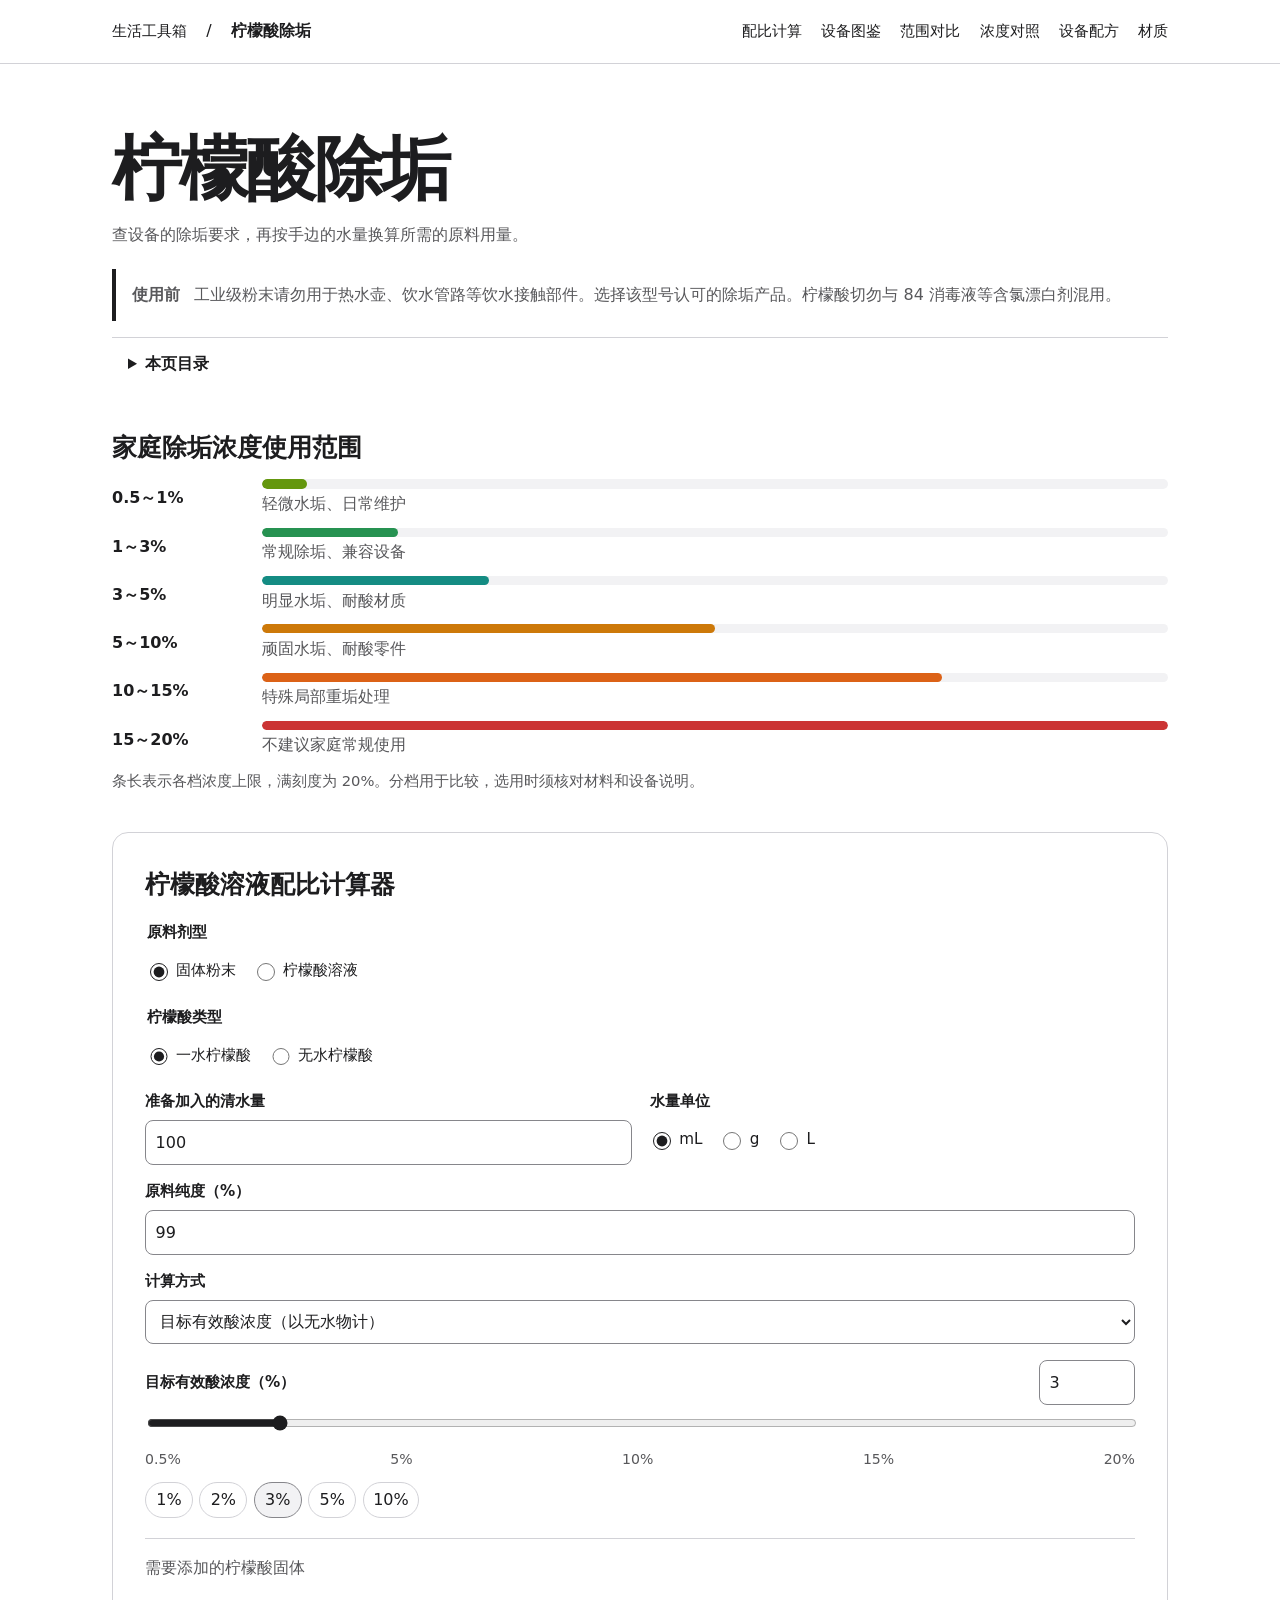
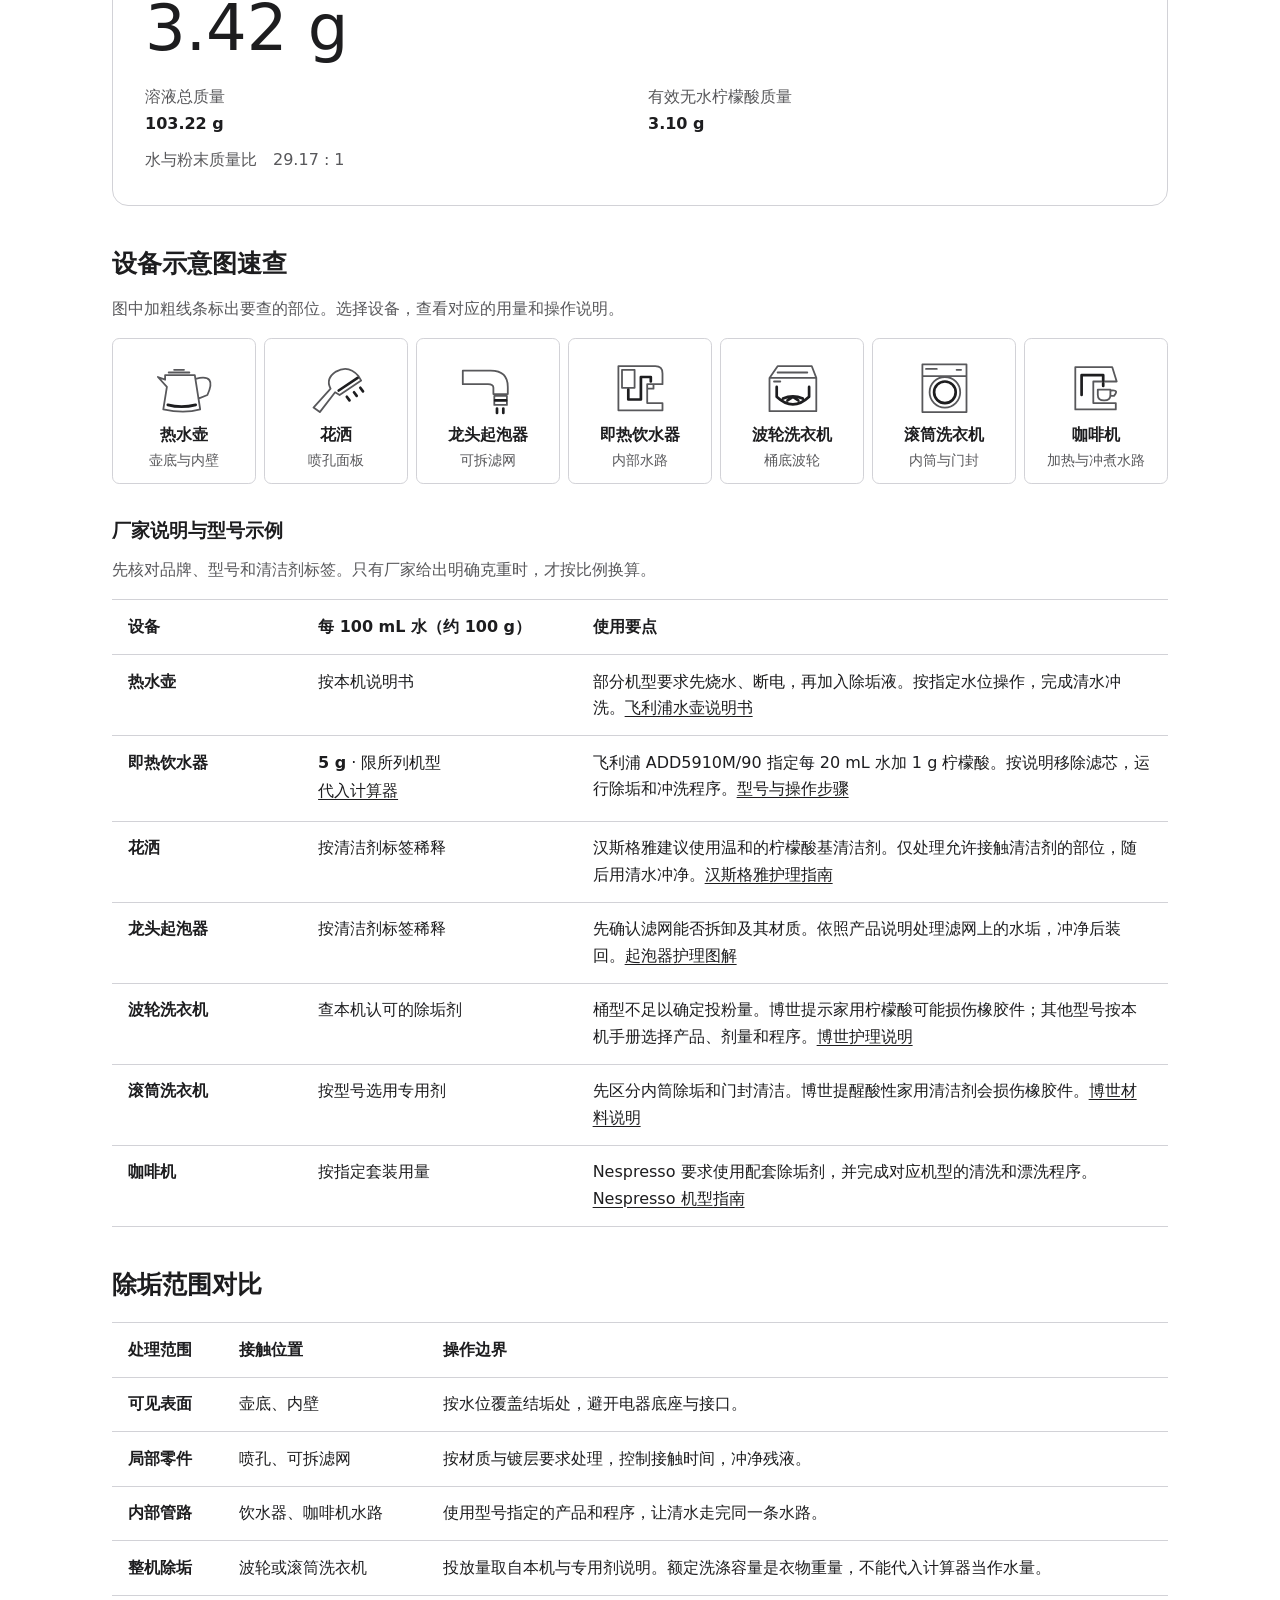
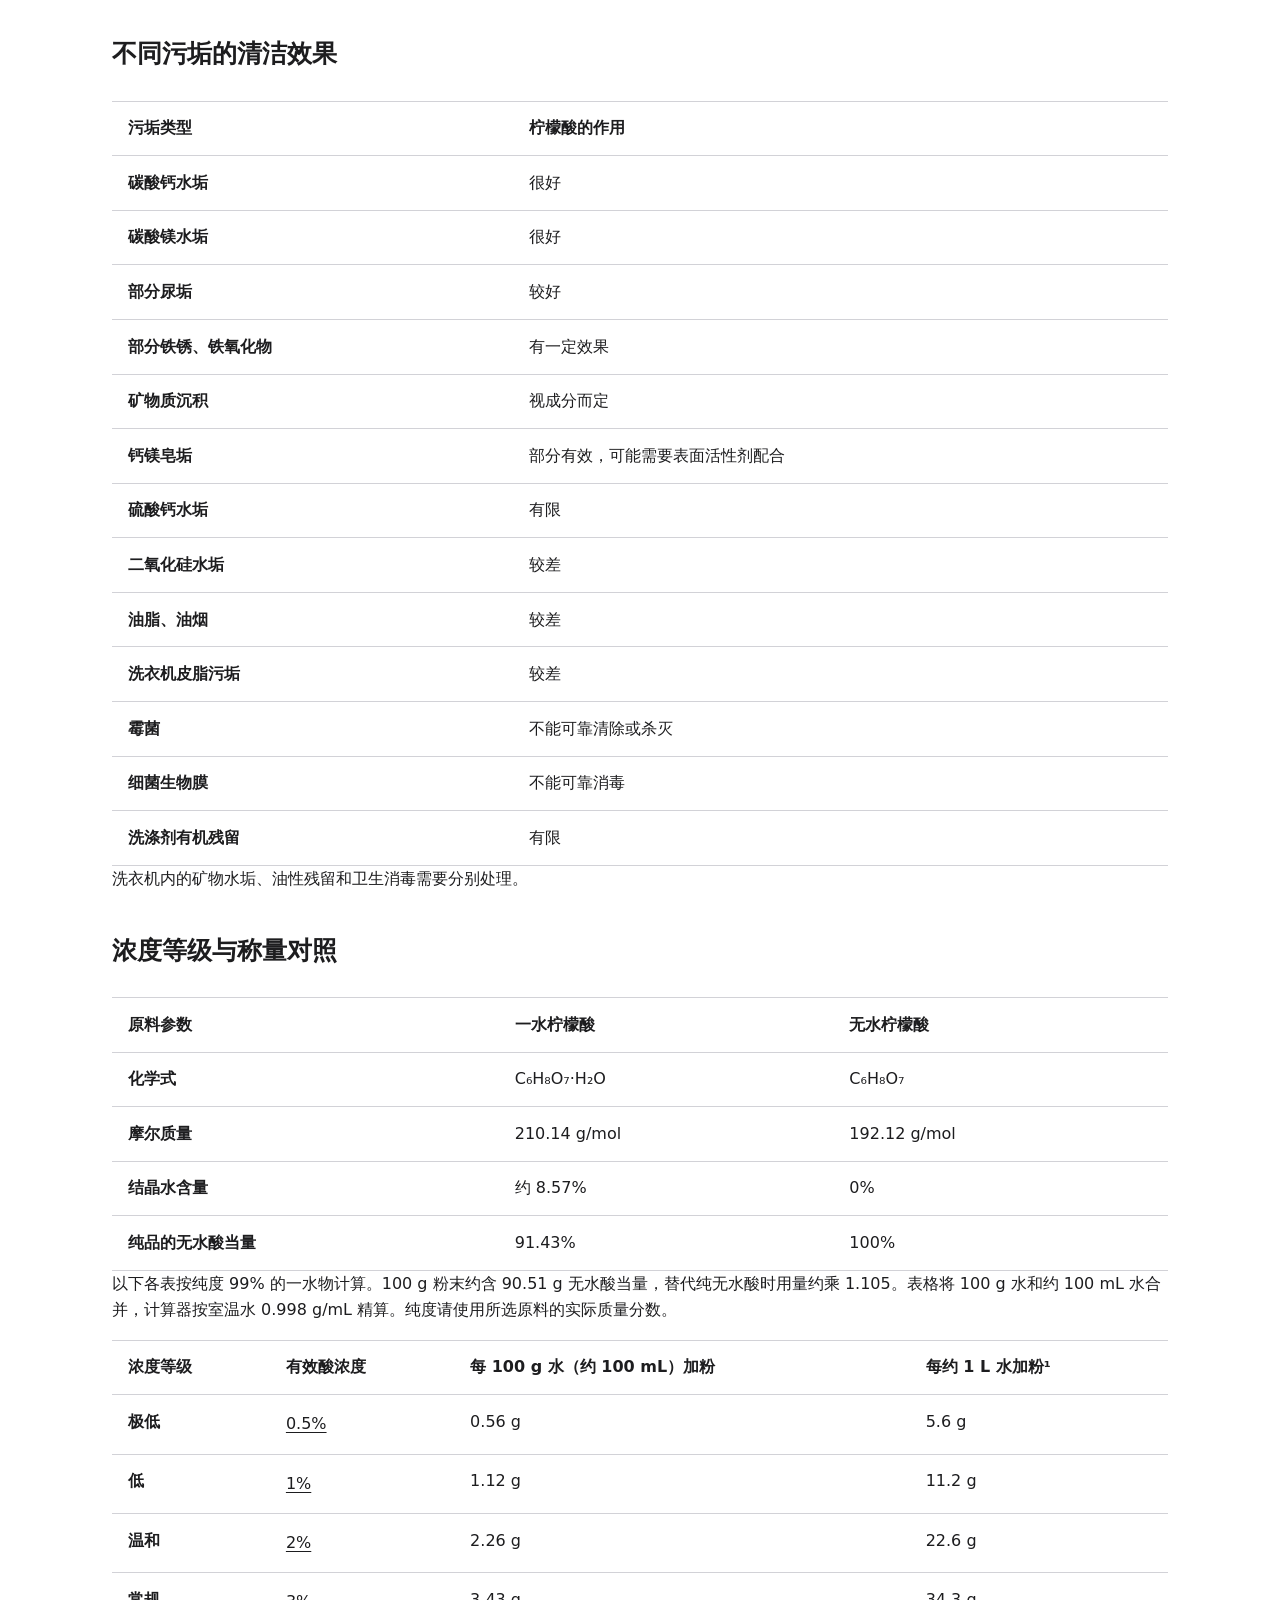
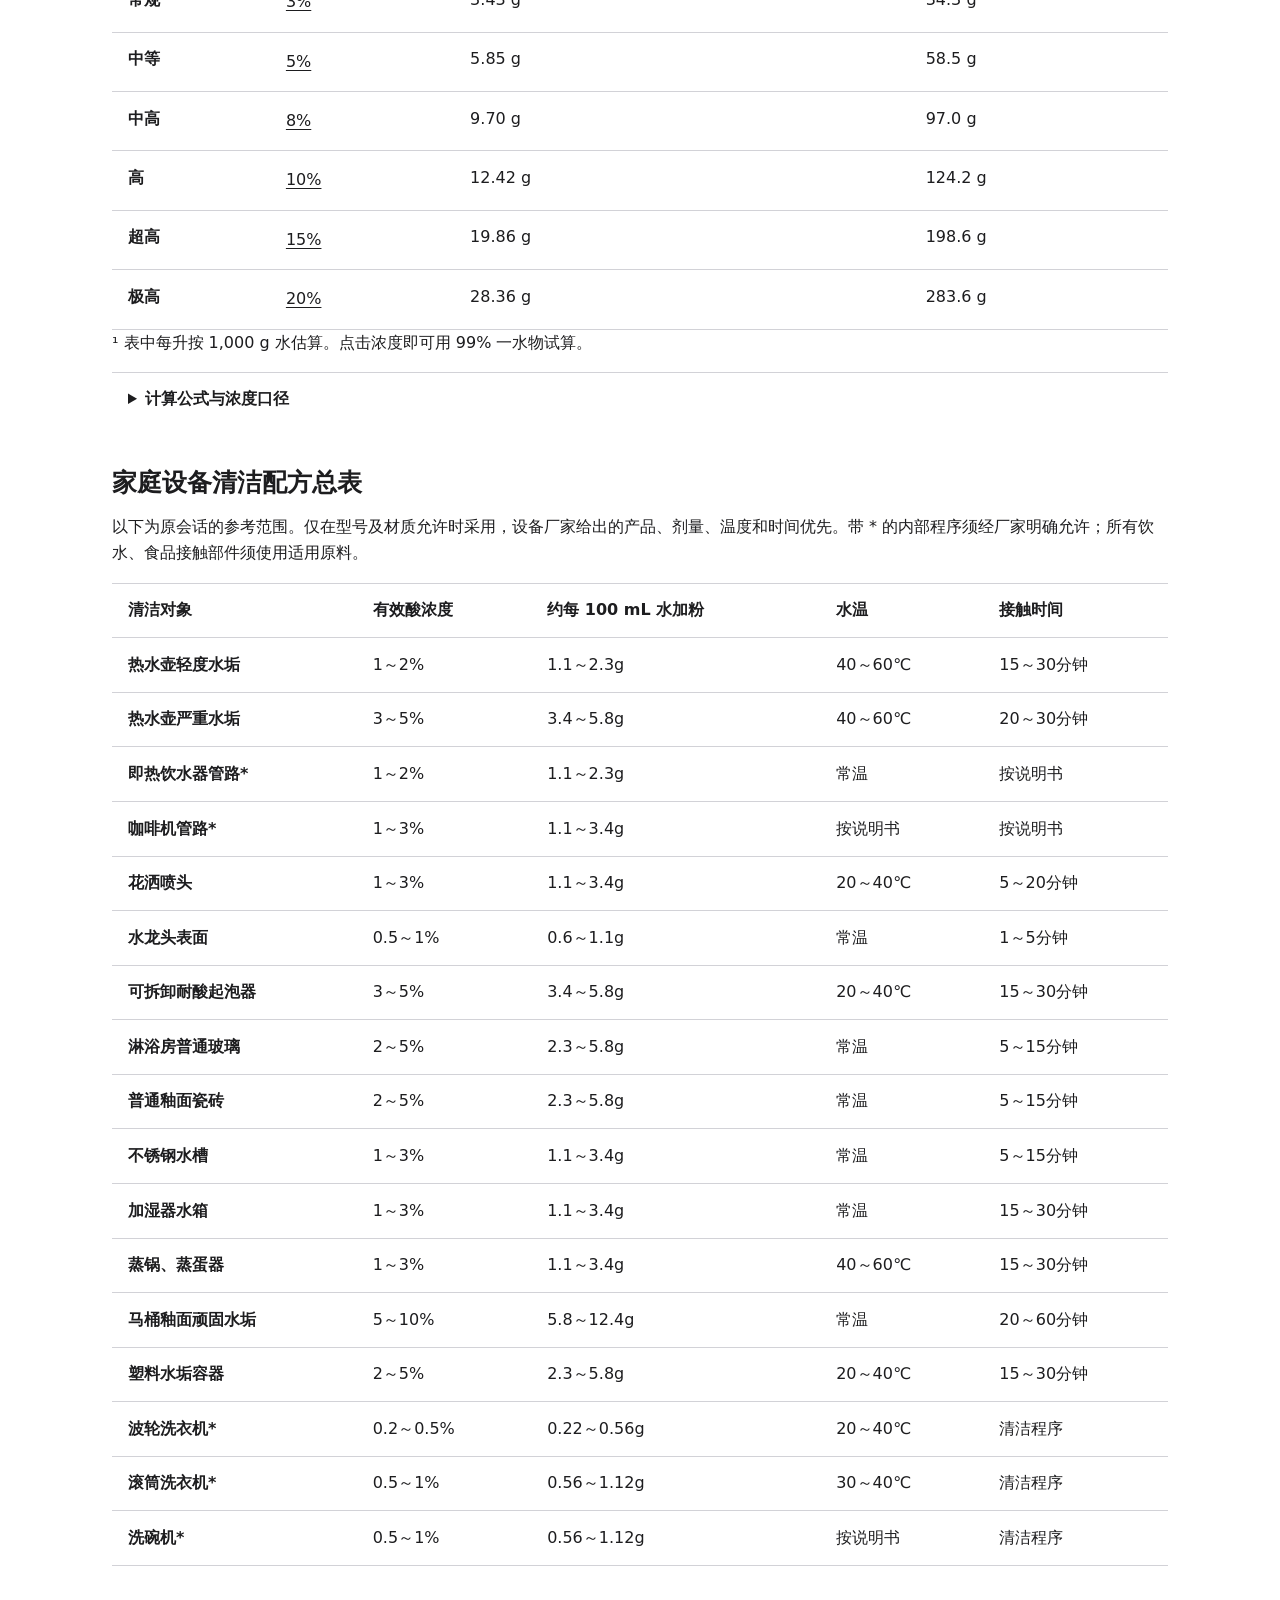
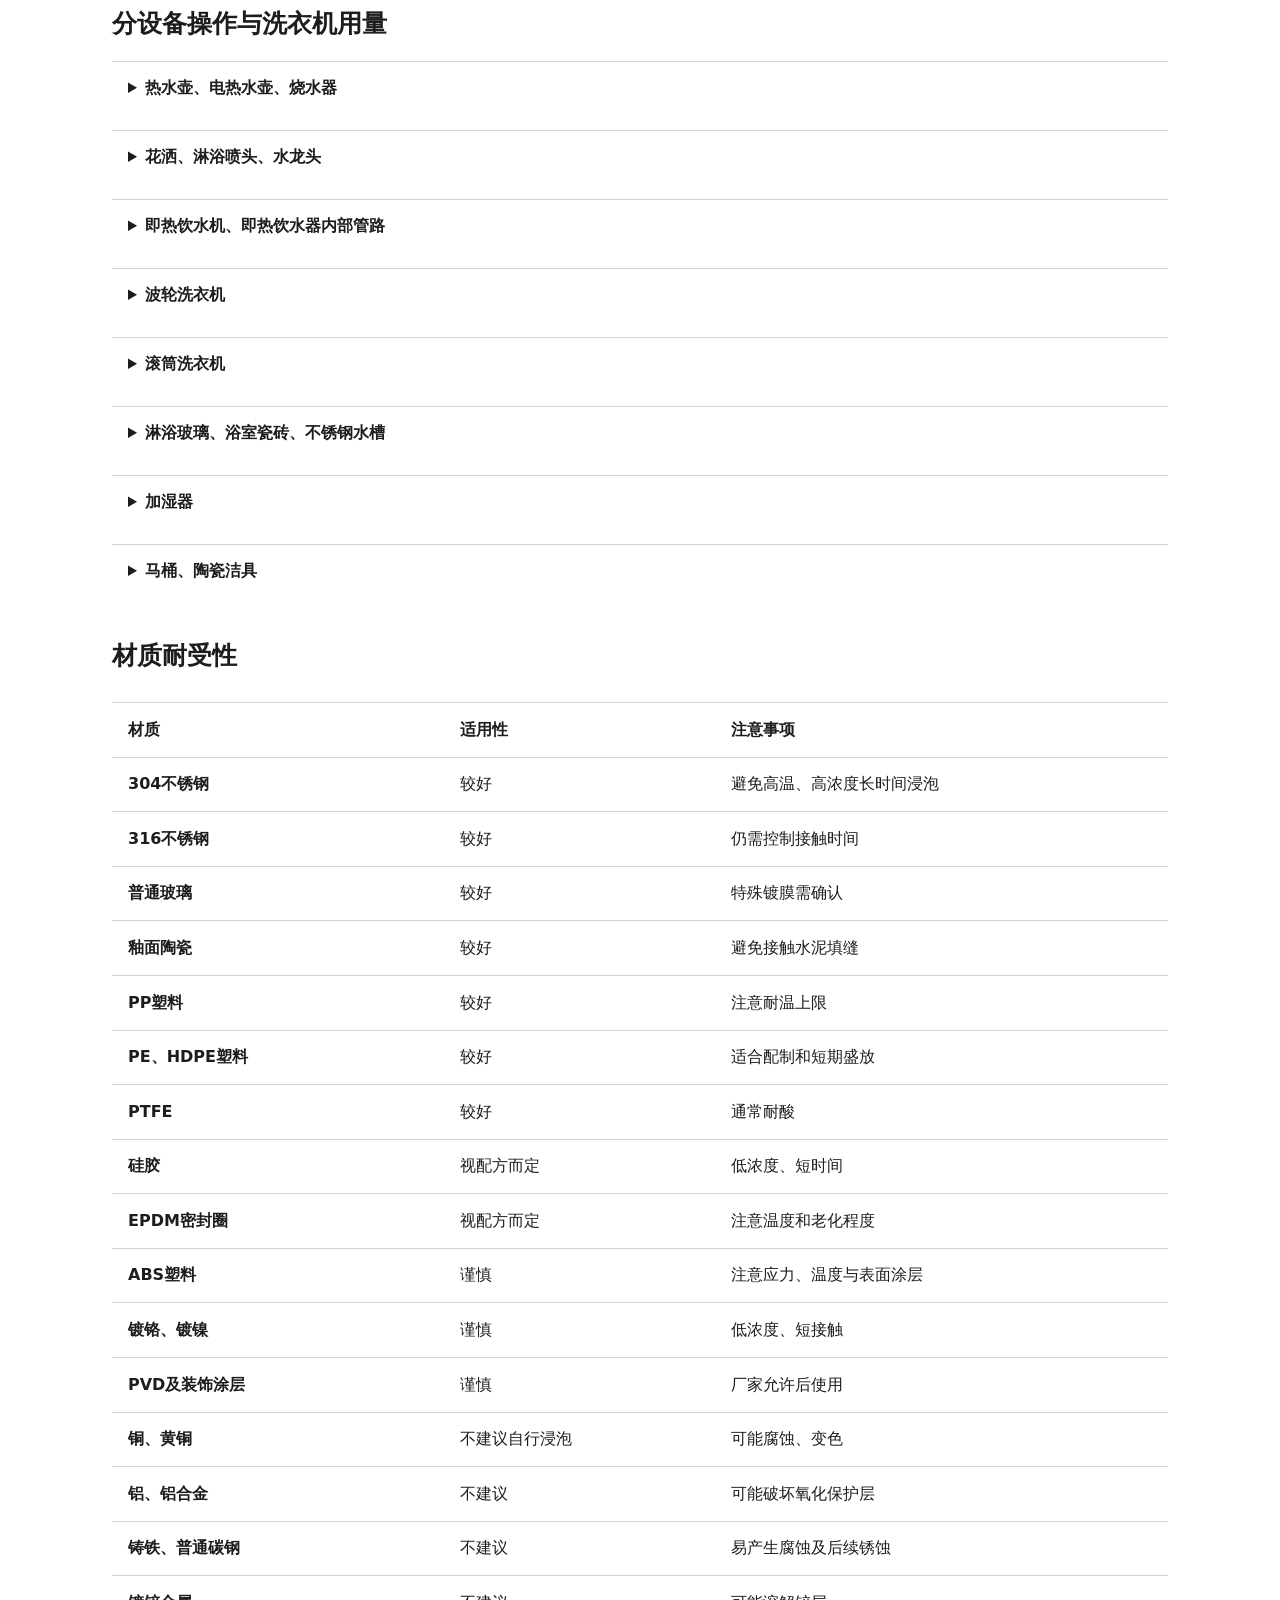
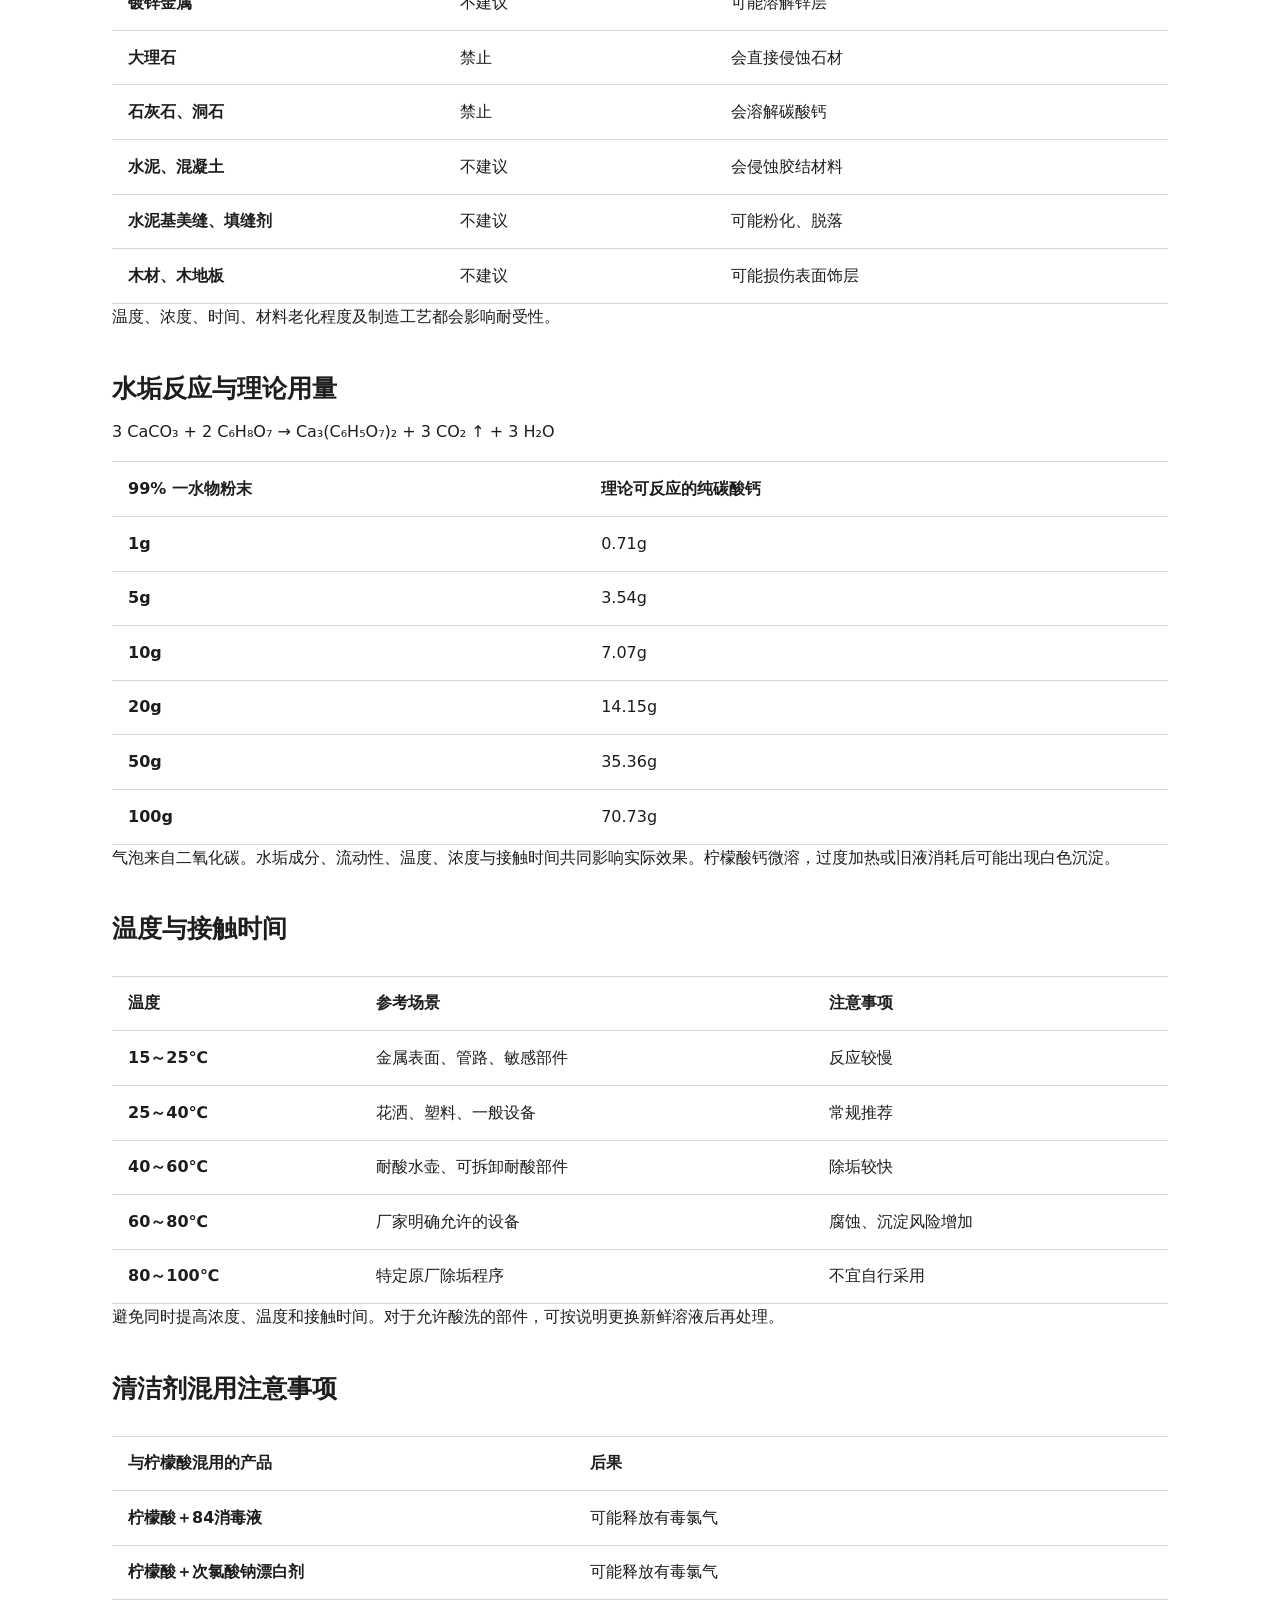
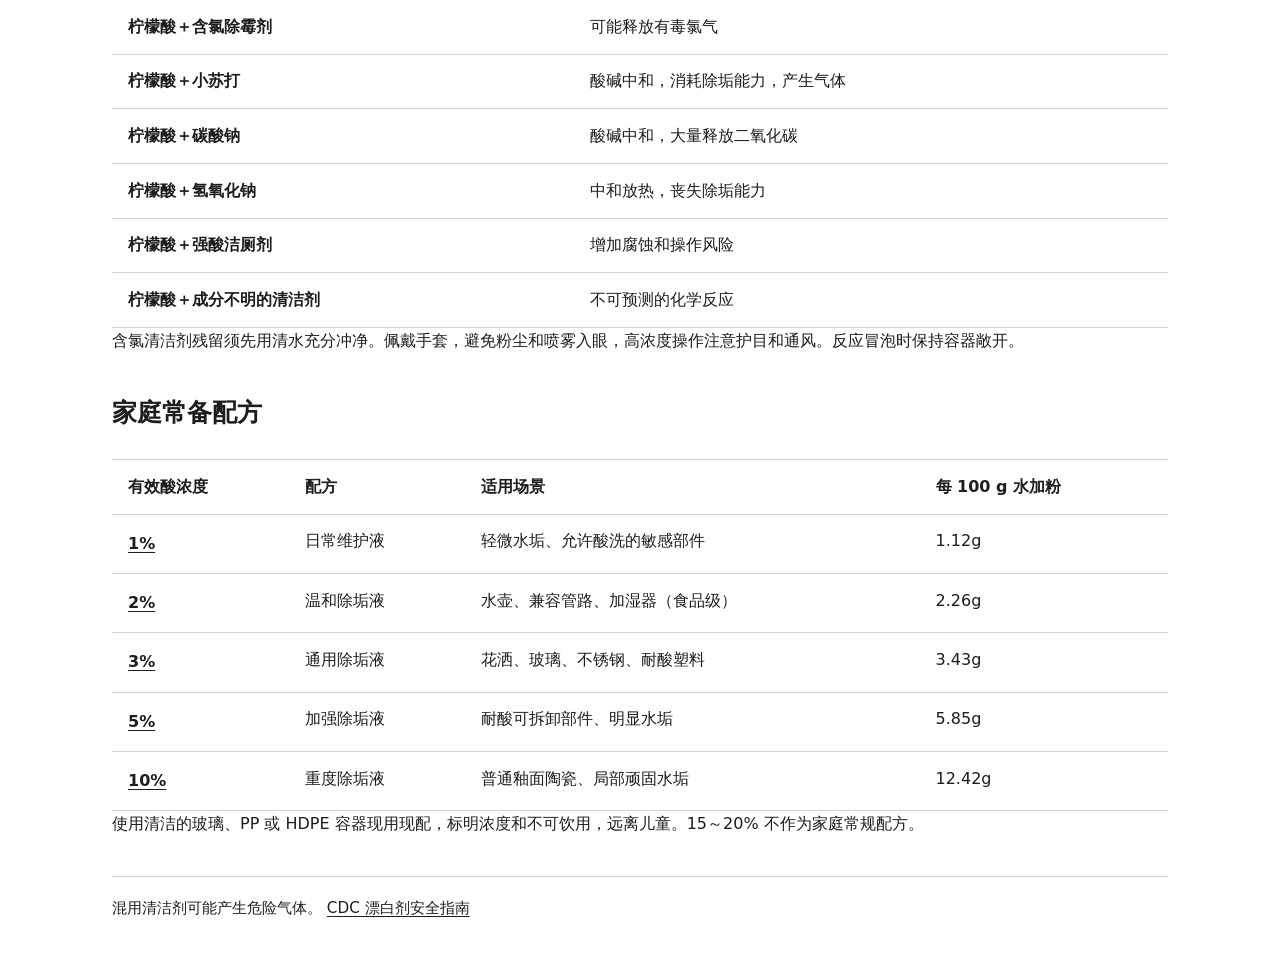
==== site/guides/citric-acid/index.html @ 8b09b9f3 "Publish citric acid descaling guide and dilution calculator" ====
<!doctype html>
<html lang="zh-CN">
<head>
<meta charset="utf-8">
<meta name="viewport" content="width=device-width, initial-scale=1">
<title>柠檬酸除垢 · 生活工具箱</title>
<link rel="stylesheet" href="../../theme.css">
<link rel="stylesheet" href="guide.css">
<script src="calculator.js" defer></script>
</head>
<body>
<header><div class="frame bar"><nav aria-label="页面层级" class="crumb"><a href="../../index.html">生活工具箱</a><span aria-hidden="true">/</span><b aria-current="page">柠檬酸除垢</b></nav><nav aria-label="页内导航"><a href="#calculator">配比计算</a><a href="#devices">设备图鉴</a><a href="#scope">范围对比</a><a href="#levels">浓度对照</a><a href="#recipes">设备配方</a><a href="#materials">材质</a></nav></div></header>
<main class="frame">
<div class="intro"><h1>柠檬酸除垢</h1><p>查设备的除垢要求，再按手边的水量换算所需的原料用量。</p></div>
<aside><b>使用前</b><span>工业级粉末请勿用于热水壶、饮水管路等饮水接触部件。选择该型号认可的除垢产品。柠檬酸切勿与 84 消毒液等含氯漂白剂混用。</span></aside>
<details class="contents"><summary>本页目录</summary><nav aria-label="专题目录"><a href="#ranges">浓度范围图</a><a href="#calculator">配比计算器</a><a href="#devices">设备图鉴与厂家说明</a><a href="#scope">处理范围</a><a href="#dirt">污垢效果</a><a href="#levels">九档浓度</a><a href="#recipes">设备配方总表</a><a href="#methods">操作方法与洗衣机水量表</a><a href="#materials">材质耐受性</a><a href="#reaction">反应原理</a><a href="#temperature">温度</a><a href="#mixing">混用注意事项</a><a href="#common">家庭常备配方</a></nav></details>
<section id="ranges"><h2>家庭除垢浓度使用范围</h2>
<div class="bands"><div class="band"><strong>0.5～1%</strong><div><div class="track"><i style="width:5%;background:#64970e"></i></div>轻微水垢、日常维护</div></div><div class="band"><strong>1～3%</strong><div><div class="track"><i style="width:15%;background:#269251"></i></div>常规除垢、兼容设备</div></div><div class="band"><strong>3～5%</strong><div><div class="track"><i style="width:25%;background:#148c83"></i></div>明显水垢、耐酸材质</div></div><div class="band"><strong>5～10%</strong><div><div class="track"><i style="width:50%;background:#cd7909"></i></div>顽固水垢、耐酸零件</div></div><div class="band"><strong>10～15%</strong><div><div class="track"><i style="width:75%;background:#dc6217"></i></div>特殊局部重垢处理</div></div><div class="band"><strong>15～20%</strong><div><div class="track"><i style="width:100%;background:#cb3434"></i></div>不建议家庭常规使用</div></div></div><p class="note">条长表示各档浓度上限，满刻度为 20%。分档用于比较，选用时须核对材料和设备说明。</p>
</section>
<section id="calculator" class="mix"><h2>柠檬酸溶液配比计算器</h2><div class="inputs">
<fieldset><legend>原料剂型</legend><div class="choices">
<label><input type="radio" name="form" value="solid" checked> 固体粉末</label>
<label><input type="radio" name="form" value="liquid"> 柠檬酸溶液</label></div></fieldset>
<fieldset id="solid-type"><legend>柠檬酸类型</legend><div class="choices"><label><input type="radio" name="type" value="mono" checked> 一水柠檬酸</label><label><input type="radio" name="type" value="anh" > 无水柠檬酸</label></div></fieldset>
<fieldset id="stock-fields" hidden><legend>瓶中原液的浓度</legend>
<label for="stock-unit">瓶身标签怎么写？</label>
<select id="stock-unit">
<option value="ww">质量分数 · % w/w 或 g/100 g</option>
<option value="wv">质量体积百分比 · % w/v 或 g/100 mL</option>
<option value="gl">质量浓度 · g/L</option></select>
<p id="stock-help" class="note"></p>
<label id="strength-label" for="strength">原液质量分数（%）</label>
<input id="strength" type="number" min="0" step="any" aria-describedby="stock-help">
<div id="stock-presets" class="presets" aria-label="原液质量分数快捷选择">
<button type="button" data-strength="10">10%</button><button type="button" data-strength="20">20%</button><button type="button" data-strength="30">30%</button><button type="button" data-strength="50">50%</button></div>
<label for="density" id="density-label">原液密度（g/mL，可选）</label><input id="density" type="number" min="0" step="any" placeholder="按产品标签或资料填写">
<details><summary>标签按一水物计？调整含量口径</summary>
<label for="stock-basis">标签所用的柠檬酸形式</label>
<select id="stock-basis"><option value="anh">以无水柠檬酸计（默认）</option><option value="mono">以一水柠檬酸计</option></select>
</details></fieldset>
<div class="pair"><div><label for="water">准备加入的清水量</label><input id="water" type="number" step="any" value="100"></div>
<fieldset><legend>水量单位</legend><div class="choices"><label><input type="radio" name="unit" value="ml" checked> mL</label><label><input type="radio" name="unit" value="g" > g</label><label><input type="radio" name="unit" value="l" > L</label></div></fieldset></div>
<div id="solid-content"><label for="purity">原料纯度（%）</label><input id="purity" type="number" step="any" value="99"></div>
<label for="mode">计算方式</label><select id="mode"><option value="effective">目标有效酸浓度（以无水物计）</option><option value="material">目标质量分数（按所选原料计）</option><option value="dose">按说明书每 100 mL 水的投粉量</option></select>
<div class="target"><label for="target" id="target-label">目标有效酸浓度（%）</label><input id="target" type="number" step="any" value="3"></div>
<div id="range-controls"><input type="range" min="0.5" max="20" step="0.1" value="3" id="slider" aria-label="调节目标浓度"><div class="ticks"><span>0.5%</span><span>5%</span><span>10%</span><span>15%</span><span>20%</span></div>
<div class="presets"><button data-preset="1" type="button">1%</button><button data-preset="2" type="button">2%</button><button data-preset="3" type="button">3%</button><button data-preset="5" type="button">5%</button><button data-preset="10" type="button">10%</button></div></div></div>
<div class="answer" aria-live="polite"><p id="quantity-label">需要添加的柠檬酸固体</p><output id="result">—</output><p id="volume" hidden></p>
<div class="pair"><div>溶液总质量<br><b id="total">—</b></div><div>有效无水柠檬酸质量<br><b id="acid">—</b></div></div>
<p id="ratio"></p></div></section><section id="devices"><h2>设备示意图速查</h2><p class="lead">图中加粗线条标出要查的部位。选择设备，查看对应的用量和操作说明。</p><div class="atlas"><a href="#kettle" class="device"><svg viewBox="0 0 80 80" aria-hidden="true"><path d="M19 28H52L58 66Q40 71 17 66L21 41L11 30L19 33ZM53 32Q77 26 66 50L56 54M23 25H46M29 22H40"/><path class="part" d="M22 61Q37 65 53 61"/></svg><strong>热水壶</strong><small>壶底与内壁</small></a><a href="#shower" class="device"><svg viewBox="0 0 80 80" aria-hidden="true"><path d="M15 64L34 43Q28 32 40 24Q54 16 65 29L68 34L44 50L39 47L22 69Z"/><path class="part" d="M43 45L64 31M52 52L55 56M60 47L63 51M67 42L70 46"/></svg><strong>花洒</strong><small>喷孔面板</small></a><a href="#tap" class="device"><svg viewBox="0 0 80 80" aria-hidden="true"><path d="M12 23H43Q62 23 62 41V49H46V42Q46 38 40 38H12ZM47 51H61V61H47Z"/><path class="part" d="M48 56H60M50 65V70M57 65V70"/></svg><strong>龙头起泡器</strong><small>可拆滤网</small></a><a href="#dispenser" class="device"><svg viewBox="0 0 80 80" aria-hidden="true"><path d="M16 18H57Q65 18 65 26V38H48V59H65V67H16ZM48 38H55V43H48ZM20 22H34V42H20Z"/><path class="part" d="M27 44V55H41V30H52V35"/></svg><strong>即热饮水器</strong><small>内部水路</small></a><a href="#topload" class="device"><svg viewBox="0 0 80 80" aria-hidden="true"><path d="M15 31L24 18H62L67 31V68H15ZM16 31H66M24 25H57M20 35H27"/><path class="part" d="M23 41V52Q41 69 59 52V41M30 54Q41 49 52 54M35 56L41 52L47 56"/></svg><strong>波轮洗衣机</strong><small>桶底波轮</small></a><a href="#frontload" class="device"><svg viewBox="0 0 80 80" aria-hidden="true"><path d="M16 16H65V69H16ZM16 29H65M20 21H32M54 22H59M58 47A17 17 0 1 1 24 47A17 17 0 1 1 58 47"/><path class="part" d="M53 47A12 12 0 1 1 29 47A12 12 0 1 1 53 47"/></svg><strong>滚筒洗衣机</strong><small>内筒与门封</small></a><a href="#coffee" class="device"><svg viewBox="0 0 80 80" aria-hidden="true"><path d="M17 19H58L63 35H37V59H62V66H17ZM42 44H56V50Q56 56 49 56Q42 56 42 50ZM57 45Q66 44 60 51H56"/><path class="part" d="M24 50V28H48V34M48 37V40"/></svg><strong>咖啡机</strong><small>加热与冲煮水路</small></a></div><h3>厂家说明与型号示例</h3><p class="lead">先核对品牌、型号和清洁剂标签。只有厂家给出明确克重时，才按比例换算。</p>
<div class="scroll"><table><thead><tr><th>设备</th><th>每 100 mL 水（约 100 g）</th><th>使用要点</th></tr></thead><tbody>
<tr id="kettle"><th>热水壶</th><td>按本机说明书</td><td>部分机型要求先烧水、断电，再加入除垢液。按指定水位操作，完成清水冲洗。<a href="https://www.documents.philips.com/assets/20210831/b547e8ca199b48d1960bad950032bbab.pdf">飞利浦水壶说明书</a></td></tr>
<tr id="dispenser"><th>即热饮水器</th><td><strong>5 g</strong> · 限所列机型<br><button type="button" data-dose="5">代入计算器</button></td><td>飞利浦 ADD5910M/90 指定每 20 mL 水加 1 g 柠檬酸。按说明移除滤芯，运行除垢和冲洗程序。<a href="https://www.philips.com.sg/c-f/XC000020580/when-and-how-should-i-descale-my-philips-instant-heating-water-dispenser">型号与操作步骤</a></td></tr>
<tr id="shower"><th>花洒</th><td>按清洁剂标签稀释</td><td>汉斯格雅建议使用温和的柠檬酸基清洁剂。仅处理允许接触清洁剂的部位，随后用清水冲净。<a href="https://assets.hansgrohe.com/celum/web/DIY_Toolkit_1_Cleaning_Your_Hansgrohe_Product.pdf">汉斯格雅护理指南</a></td></tr>
<tr id="tap"><th>龙头起泡器</th><td>按清洁剂标签稀释</td><td>先确认滤网能否拆卸及其材质。依照产品说明处理滤网上的水垢，冲净后装回。<a href="https://assets.hansgrohe.com/celum/web/DIY_Toolkit_1_Cleaning_Your_Hansgrohe_Product.pdf">起泡器护理图解</a></td></tr>
<tr id="topload"><th>波轮洗衣机</th><td>查本机认可的除垢剂</td><td>桶型不足以确定投粉量。博世提示家用柠檬酸可能损伤橡胶件；其他型号按本机手册选择产品、剂量和程序。<a href="https://www.bosch-home.com/us/owner-support/get-support/support-selfhelp-washing-machine-citric-acid-to-clean-washing-machine">博世护理说明</a></td></tr>
<tr id="frontload"><th>滚筒洗衣机</th><td>按型号选用专用剂</td><td>先区分内筒除垢和门封清洁。博世提醒酸性家用清洁剂会损伤橡胶件。<a href="https://www.bosch-home.com/us/owner-support/get-support/support-selfhelp-washing-machine-citric-acid-to-clean-washing-machine">博世材料说明</a></td></tr>
<tr id="coffee"><th>咖啡机</th><td>按指定套装用量</td><td>Nespresso 要求使用配套除垢剂，并完成对应机型的清洗和漂洗程序。<a href="https://www.nespresso.com/ch/en/service-faq">Nespresso 机型指南</a></td></tr>
</tbody></table></div></section>
<section id="scope"><h2>除垢范围对比</h2>
<table><thead><tr><th>处理范围</th><th>接触位置</th><th>操作边界</th></tr></thead><tbody>
<tr><th>可见表面</th><td>壶底、内壁</td><td>按水位覆盖结垢处，避开电器底座与接口。</td></tr>
<tr><th>局部零件</th><td>喷孔、可拆滤网</td><td>按材质与镀层要求处理，控制接触时间，冲净残液。</td></tr>
<tr><th>内部管路</th><td>饮水器、咖啡机水路</td><td>使用型号指定的产品和程序，让清水走完同一条水路。</td></tr>
<tr><th>整机除垢</th><td>波轮或滚筒洗衣机</td><td>投放量取自本机与专用剂说明。额定洗涤容量是衣物重量，不能代入计算器当作水量。</td></tr>
</tbody></table></section>
<section id="dirt"><h2>不同污垢的清洁效果</h2>
<div class="table-scroll" tabindex="0"><table><thead><tr><th scope="col">污垢类型</th><th scope="col">柠檬酸的作用</th></tr></thead><tbody>
<tr><th scope="row">碳酸钙水垢</th><td>很好</td></tr>
<tr><th scope="row">碳酸镁水垢</th><td>很好</td></tr>
<tr><th scope="row">部分尿垢</th><td>较好</td></tr>
<tr><th scope="row">部分铁锈、铁氧化物</th><td>有一定效果</td></tr>
<tr><th scope="row">矿物质沉积</th><td>视成分而定</td></tr>
<tr><th scope="row">钙镁皂垢</th><td>部分有效，可能需要表面活性剂配合</td></tr>
<tr><th scope="row">硫酸钙水垢</th><td>有限</td></tr>
<tr><th scope="row">二氧化硅水垢</th><td>较差</td></tr>
<tr><th scope="row">油脂、油烟</th><td>较差</td></tr>
<tr><th scope="row">洗衣机皮脂污垢</th><td>较差</td></tr>
<tr><th scope="row">霉菌</th><td>不能可靠清除或杀灭</td></tr>
<tr><th scope="row">细菌生物膜</th><td>不能可靠消毒</td></tr>
<tr><th scope="row">洗涤剂有机残留</th><td>有限</td></tr></tbody></table></div>
<p>洗衣机内的矿物水垢、油性残留和卫生消毒需要分别处理。</p>
</section>
<section id="levels"><h2>浓度等级与称量对照</h2>
<div class="table-scroll" tabindex="0"><table><thead><tr><th scope="col">原料参数</th><th scope="col">一水柠檬酸</th><th scope="col">无水柠檬酸</th></tr></thead><tbody>
<tr><th scope="row">化学式</th><td>C₆H₈O₇·H₂O</td><td>C₆H₈O₇</td></tr>
<tr><th scope="row">摩尔质量</th><td>210.14 g/mol</td><td>192.12 g/mol</td></tr>
<tr><th scope="row">结晶水含量</th><td>约 8.57%</td><td>0%</td></tr>
<tr><th scope="row">纯品的无水酸当量</th><td>91.43%</td><td>100%</td></tr></tbody></table></div>
<p>以下各表按纯度 99% 的一水物计算。100 g 粉末约含 90.51 g 无水酸当量，替代纯无水酸时用量约乘 1.105。表格将 100 g 水和约 100 mL 水合并，计算器按室温水 0.998 g/mL 精算。纯度请使用所选原料的实际质量分数。</p><div class="table-scroll" tabindex="0"><table><thead><tr><th scope="col">浓度等级</th><th scope="col">有效酸浓度</th><th scope="col">每 100 g 水（约 100 mL）加粉</th><th scope="col">每约 1 L 水加粉¹</th></tr></thead><tbody>
<tr><th scope="row">极低</th><td><button type="button" data-percent="0.5">0.5%</button></td><td>0.56 g</td><td>5.6 g</td></tr>
<tr><th scope="row">低</th><td><button type="button" data-percent="1">1%</button></td><td>1.12 g</td><td>11.2 g</td></tr>
<tr><th scope="row">温和</th><td><button type="button" data-percent="2">2%</button></td><td>2.26 g</td><td>22.6 g</td></tr>
<tr><th scope="row">常规</th><td><button type="button" data-percent="3">3%</button></td><td>3.43 g</td><td>34.3 g</td></tr>
<tr><th scope="row">中等</th><td><button type="button" data-percent="5">5%</button></td><td>5.85 g</td><td>58.5 g</td></tr>
<tr><th scope="row">中高</th><td><button type="button" data-percent="8">8%</button></td><td>9.70 g</td><td>97.0 g</td></tr>
<tr><th scope="row">高</th><td><button type="button" data-percent="10">10%</button></td><td>12.42 g</td><td>124.2 g</td></tr>
<tr><th scope="row">超高</th><td><button type="button" data-percent="15">15%</button></td><td>19.86 g</td><td>198.6 g</td></tr>
<tr><th scope="row">极高</th><td><button type="button" data-percent="20">20%</button></td><td>28.36 g</td><td>283.6 g</td></tr></tbody></table></div>
<p>¹ 表中每升按 1,000 g 水估算。点击浓度即可用 99% 一水物试算。</p><details><summary>计算公式与浓度口径</summary><p>以无水物计时，有效酸分数 A = 原料纯度 × 无水酸当量。水重为 W，目标质量分数为 C（均以小数代入），所需粉重 m = W × C ÷ (A − C)。例如 100 g 水加 5 g 纯度 99% 的一水物，有效酸质量分数约为 4.31%。</p></details>
</section>
<section id="recipes"><h2>家庭设备清洁配方总表</h2>
<p>以下为原会话的参考范围。仅在型号及材质允许时采用，设备厂家给出的产品、剂量、温度和时间优先。带 * 的内部程序须经厂家明确允许；所有饮水、食品接触部件须使用适用原料。</p><div class="table-scroll" tabindex="0"><table><thead><tr><th scope="col">清洁对象</th><th scope="col">有效酸浓度</th><th scope="col">约每 100 mL 水加粉</th><th scope="col">水温</th><th scope="col">接触时间</th></tr></thead><tbody>
<tr><th scope="row">热水壶轻度水垢</th><td>1～2%</td><td>1.1～2.3g</td><td>40～60℃</td><td>15～30分钟</td></tr>
<tr><th scope="row">热水壶严重水垢</th><td>3～5%</td><td>3.4～5.8g</td><td>40～60℃</td><td>20～30分钟</td></tr>
<tr><th scope="row">即热饮水器管路*</th><td>1～2%</td><td>1.1～2.3g</td><td>常温</td><td>按说明书</td></tr>
<tr><th scope="row">咖啡机管路*</th><td>1～3%</td><td>1.1～3.4g</td><td>按说明书</td><td>按说明书</td></tr>
<tr><th scope="row">花洒喷头</th><td>1～3%</td><td>1.1～3.4g</td><td>20～40℃</td><td>5～20分钟</td></tr>
<tr><th scope="row">水龙头表面</th><td>0.5～1%</td><td>0.6～1.1g</td><td>常温</td><td>1～5分钟</td></tr>
<tr><th scope="row">可拆卸耐酸起泡器</th><td>3～5%</td><td>3.4～5.8g</td><td>20～40℃</td><td>15～30分钟</td></tr>
<tr><th scope="row">淋浴房普通玻璃</th><td>2～5%</td><td>2.3～5.8g</td><td>常温</td><td>5～15分钟</td></tr>
<tr><th scope="row">普通釉面瓷砖</th><td>2～5%</td><td>2.3～5.8g</td><td>常温</td><td>5～15分钟</td></tr>
<tr><th scope="row">不锈钢水槽</th><td>1～3%</td><td>1.1～3.4g</td><td>常温</td><td>5～15分钟</td></tr>
<tr><th scope="row">加湿器水箱</th><td>1～3%</td><td>1.1～3.4g</td><td>常温</td><td>15～30分钟</td></tr>
<tr><th scope="row">蒸锅、蒸蛋器</th><td>1～3%</td><td>1.1～3.4g</td><td>40～60℃</td><td>15～30分钟</td></tr>
<tr><th scope="row">马桶釉面顽固水垢</th><td>5～10%</td><td>5.8～12.4g</td><td>常温</td><td>20～60分钟</td></tr>
<tr><th scope="row">塑料水垢容器</th><td>2～5%</td><td>2.3～5.8g</td><td>20～40℃</td><td>15～30分钟</td></tr>
<tr><th scope="row">波轮洗衣机*</th><td>0.2～0.5%</td><td>0.22～0.56g</td><td>20～40℃</td><td>清洁程序</td></tr>
<tr><th scope="row">滚筒洗衣机*</th><td>0.5～1%</td><td>0.56～1.12g</td><td>30～40℃</td><td>清洁程序</td></tr>
<tr><th scope="row">洗碗机*</th><td>0.5～1%</td><td>0.56～1.12g</td><td>按说明书</td><td>清洁程序</td></tr></tbody></table></div>

</section>
<section id="methods"><h2>分设备操作与洗衣机用量</h2>
<details><summary>热水壶、电热水壶、烧水器</summary><p>推荐浓度：1～3%</p><p>每100g水：1.12～3.43g</p><p>每1000g水：11.2～34.3g</p><p>温度：40～60℃</p><p>操作方法：</p><p>将清水加热至约50℃，断电。</p><p>加入食品级柠檬酸并充分溶解。</p><p>浸泡15～30分钟，使溶液覆盖水垢。</p><p>倒掉溶液，用软海绵清理残余水垢。</p><p>用清水冲洗，再烧开清水并倒掉，重复2～3次。</p><p>部分厂商允许直接煮沸柠檬酸溶液，部分厂商则明确禁止，因此默认采用温水浸泡更稳妥。</p><p>特别注意： 铝制内胆、特殊涂层内胆、裸露铜质加热部件不宜采用通用柠檬酸配方。</p></details>
<details><summary>花洒、淋浴喷头、水龙头</summary><p>推荐浓度：1～3%</p><p>每100g水：1.12～3.43g</p><p>每500g水：5.6～17.1g</p><p>温度：20～40℃</p><p>对于普通花洒喷孔，可以使用容器或塑料袋，使溶液接触喷孔部位，浸泡5～20分钟，再使用软毛刷刷洗，最后通水充分冲洗。</p><p>可拆卸的耐酸塑料滤网、起泡器等，顽固水垢可以尝试5%浓度。确认材质耐酸后，才考虑更高浓度。</p><p>特别注意镀铬、镀镍、枪灰色、哑光黑、玫瑰金、电镀及PVD涂层花洒。酸液可能进入镀层微孔，导致失光、变色、起皮。此类表面应先确认厂家允许使用，不能直接整夜浸泡。</p></details>
<details><summary>即热饮水机、即热饮水器内部管路</summary><p>参考浓度：1～2%</p><p>每100g水：1.12～2.26g</p><p>每1000g水：11.2～22.6g</p><p>必须使用食品级原料及适用配方。</p><p>即热饮水器比普通水壶复杂，可能包含水泵、电磁阀、流量计、止回阀、加热体、硅胶管、密封圈等部件。</p><figure><figcaption>即热饮水器典型流路（各型号结构不同）</figcaption><ol class="flow"><li>水箱</li><li>泵与阀门</li><li>流量计</li><li>加热体</li><li>出水口</li></ol></figure><p>典型即热饮水器流路示意。分解脱落的水垢可能堵塞狭窄流道、阀门及流量计。</p><p>如果厂家允许柠檬酸除垢，使用专用除垢程序，按要求处理滤芯，再通过清水进行完整的管路冲洗。</p><p>特别注意事项：</p><p>不要将柠檬酸直接注入RO反渗透滤芯、活性炭滤芯或离子交换滤芯。</p><p>不要自行使用5～10%的高浓度溶液循环清洗。</p><p>不要让酸液在机内长期静置过夜。</p><p>不要擅自启动最高温度模式除垢。</p><p>如果已经出现明显出水量下降、加热异常，应优先检查堵塞，严重时需要拆机维护。</p></details>
<details><summary>波轮洗衣机</summary><p>参考浓度：0.2～0.5%</p><p>每100g水：0.22～0.56g</p><p>每1L水：约2.2～5.6g</p><p>波轮洗衣机的实际用水量通常比滚筒洗衣机大，因此应根据除垢阶段的实际存水量计算，而不是根据洗衣机标称的8kg、10kg容量计算。</p><div class="table-scroll" tabindex="0"><table><thead><tr><th scope="col">实际存水量</th><th scope="col">0.2% 加粉</th><th scope="col">0.3% 加粉</th><th scope="col">0.5% 加粉</th></tr></thead><tbody>
<tr><th scope="row">10 L</th><td>22 g</td><td>33 g</td><td>56 g</td></tr>
<tr><th scope="row">20 L</th><td>44 g</td><td>67 g</td><td>111 g</td></tr>
<tr><th scope="row">30 L</th><td>66 g</td><td>100 g</td><td>167 g</td></tr>
<tr><th scope="row">40 L</th><td>89 g</td><td>133 g</td><td>222 g</td></tr>
<tr><th scope="row">50 L</th><td>111 g</td><td>166 g</td><td>278 g</td></tr>
<tr><th scope="row">60 L</th><td>133 g</td><td>200 g</td><td>333 g</td></tr></tbody></table></div>
<p>以厂家允许酸性除垢、实际存水40L的波轮洗衣机为例，0.2～0.3%浓度需要约89～133g粉末。</p><p>清洁时应空桶运行，提前将粉末完全溶解，按允许的清洁程序运行，之后再用清水漂洗。</p><p>波轮底部、传动轴、轴承密封结构和外桶材质不一定耐酸，不建议进行高浓度长时间浸泡。</p></details>
<details><summary>滚筒洗衣机</summary><p>参考浓度：0.5～1%</p><p>每100g水：0.56～1.12g</p><p>每1L水：约5.6～11.2g</p><div class="table-scroll" tabindex="0"><table><thead><tr><th scope="col">实际存水量</th><th scope="col">0.5% 加粉</th><th scope="col">0.8% 加粉</th><th scope="col">1% 加粉</th></tr></thead><tbody>
<tr><th scope="row">5 L</th><td>28 g</td><td>45 g</td><td>56 g</td></tr>
<tr><th scope="row">8 L</th><td>44 g</td><td>71 g</td><td>89 g</td></tr>
<tr><th scope="row">10 L</th><td>56 g</td><td>89 g</td><td>112 g</td></tr>
<tr><th scope="row">12 L</th><td>67 g</td><td>107 g</td><td>134 g</td></tr>
<tr><th scope="row">15 L</th><td>83 g</td><td>134 g</td><td>168 g</td></tr>
<tr><th scope="row">20 L</th><td>111 g</td><td>178 g</td><td>223 g</td></tr></tbody></table></div>
<p>注意这里指的是主洗阶段实际参与混合的水量，不是整个洗涤程序的累计用水量。</p><p>很多滚筒洗衣机虽然内筒是不锈钢，但是内筒背面的支撑三脚架可能是铝合金。</p><p>重点风险：铝合金三脚架</p><p>高浓度、长时间、高温的酸性环境可能加剧铝合金腐蚀，以及对部分密封结构的损伤。</p><p>部分柠檬酸清洁产品建议每次洗衣机使用100～150g，但并不代表适用于所有洗衣机型号。</p><p>如果无法确定内桶支架、加热器等材质，建议使用厂家认可的洗衣机除垢剂。不建议自行采用90℃以上的高温酸洗。</p></details>
<details><summary>淋浴玻璃、浴室瓷砖、不锈钢水槽</summary><p>普通玻璃与釉面瓷砖参考 2～5%；不锈钢水槽参考 1～3%。</p><p>玻璃、瓷砖每 100 g 水加 2.26～5.85 g，每 500 g 水加 11.3～29.2 g。</p><p>不锈钢水槽每 100 g 水加 1.12～3.43 g。</p><p>可以用喷壶喷在表面，或者使用湿布涂抹，使水垢保持湿润5～15分钟，再用软海绵擦拭并彻底冲洗。</p><p>顽固水垢可重复处理。不建议直接将浓度提高到20%。</p><p>有防污涂层的淋浴玻璃、玻璃边缘的金属框架、水泥基填缝剂等需要区别处理。酸液不要长时间停留在接缝处。</p></details>
<details><summary>加湿器</summary><p>推荐浓度：1～3%</p><p>每100g水：1.12～3.43g</p><p>每500g水：5.6～17.1g</p><p>浸泡15～30分钟。</p><p>断电后清洁水箱和允许浸泡的部件，注意不要损伤超声波雾化片，不要让溶液进入电气部分。</p><p>加湿器会将水雾释放到空气中，建议同样使用食品级柠檬酸。禁止开机雾化柠檬酸溶液。 清洗后必须彻底冲洗。</p></details>
<details><summary>马桶、陶瓷洁具</summary><p>推荐浓度：5～10%</p><p>每100g水：5.85～12.42g</p><p>每500g水：29.2～62.1g</p><p>适合普通耐酸釉面陶瓷上的碳酸盐水垢、部分尿垢。可以采用局部湿敷20～60分钟，再刷洗冲水。</p><p>马桶内部原有存水会进一步稀释酸液，需要考虑稀释后的实际浓度。</p><p>不要与洁厕灵、84消毒液、含氯马桶清洁块同时使用。</p></details>

</section>
<section id="materials"><h2>材质耐受性</h2>
<div class="table-scroll" tabindex="0"><table><thead><tr><th scope="col">材质</th><th scope="col">适用性</th><th scope="col">注意事项</th></tr></thead><tbody>
<tr><th scope="row">304不锈钢</th><td>较好</td><td>避免高温、高浓度长时间浸泡</td></tr>
<tr><th scope="row">316不锈钢</th><td>较好</td><td>仍需控制接触时间</td></tr>
<tr><th scope="row">普通玻璃</th><td>较好</td><td>特殊镀膜需确认</td></tr>
<tr><th scope="row">釉面陶瓷</th><td>较好</td><td>避免接触水泥填缝</td></tr>
<tr><th scope="row">PP塑料</th><td>较好</td><td>注意耐温上限</td></tr>
<tr><th scope="row">PE、HDPE塑料</th><td>较好</td><td>适合配制和短期盛放</td></tr>
<tr><th scope="row">PTFE</th><td>较好</td><td>通常耐酸</td></tr>
<tr><th scope="row">硅胶</th><td>视配方而定</td><td>低浓度、短时间</td></tr>
<tr><th scope="row">EPDM密封圈</th><td>视配方而定</td><td>注意温度和老化程度</td></tr>
<tr><th scope="row">ABS塑料</th><td>谨慎</td><td>注意应力、温度与表面涂层</td></tr>
<tr><th scope="row">镀铬、镀镍</th><td>谨慎</td><td>低浓度、短接触</td></tr>
<tr><th scope="row">PVD及装饰涂层</th><td>谨慎</td><td>厂家允许后使用</td></tr>
<tr><th scope="row">铜、黄铜</th><td>不建议自行浸泡</td><td>可能腐蚀、变色</td></tr>
<tr><th scope="row">铝、铝合金</th><td>不建议</td><td>可能破坏氧化保护层</td></tr>
<tr><th scope="row">铸铁、普通碳钢</th><td>不建议</td><td>易产生腐蚀及后续锈蚀</td></tr>
<tr><th scope="row">镀锌金属</th><td>不建议</td><td>可能溶解锌层</td></tr>
<tr><th scope="row">大理石</th><td>禁止</td><td>会直接侵蚀石材</td></tr>
<tr><th scope="row">石灰石、洞石</th><td>禁止</td><td>会溶解碳酸钙</td></tr>
<tr><th scope="row">水泥、混凝土</th><td>不建议</td><td>会侵蚀胶结材料</td></tr>
<tr><th scope="row">水泥基美缝、填缝剂</th><td>不建议</td><td>可能粉化、脱落</td></tr>
<tr><th scope="row">木材、木地板</th><td>不建议</td><td>可能损伤表面饰层</td></tr></tbody></table></div>
<p>温度、浓度、时间、材料老化程度及制造工艺都会影响耐受性。</p>
</section>
<section id="reaction"><h2>水垢反应与理论用量</h2>
<p>3 CaCO₃ + 2 C₆H₈O₇ → Ca₃(C₆H₅O₇)₂ + 3 CO₂ ↑ + 3 H₂O</p><div class="table-scroll" tabindex="0"><table><thead><tr><th scope="col">99% 一水物粉末</th><th scope="col">理论可反应的纯碳酸钙</th></tr></thead><tbody>
<tr><th scope="row">1g</th><td>0.71g</td></tr>
<tr><th scope="row">5g</th><td>3.54g</td></tr>
<tr><th scope="row">10g</th><td>7.07g</td></tr>
<tr><th scope="row">20g</th><td>14.15g</td></tr>
<tr><th scope="row">50g</th><td>35.36g</td></tr>
<tr><th scope="row">100g</th><td>70.73g</td></tr></tbody></table></div>
<p>气泡来自二氧化碳。水垢成分、流动性、温度、浓度与接触时间共同影响实际效果。柠檬酸钙微溶，过度加热或旧液消耗后可能出现白色沉淀。</p>
</section>
<section id="temperature"><h2>温度与接触时间</h2>
<div class="table-scroll" tabindex="0"><table><thead><tr><th scope="col">温度</th><th scope="col">参考场景</th><th scope="col">注意事项</th></tr></thead><tbody>
<tr><th scope="row">15～25℃</th><td>金属表面、管路、敏感部件</td><td>反应较慢</td></tr>
<tr><th scope="row">25～40℃</th><td>花洒、塑料、一般设备</td><td>常规推荐</td></tr>
<tr><th scope="row">40～60℃</th><td>耐酸水壶、可拆卸耐酸部件</td><td>除垢较快</td></tr>
<tr><th scope="row">60～80℃</th><td>厂家明确允许的设备</td><td>腐蚀、沉淀风险增加</td></tr>
<tr><th scope="row">80～100℃</th><td>特定原厂除垢程序</td><td>不宜自行采用</td></tr></tbody></table></div>
<p>避免同时提高浓度、温度和接触时间。对于允许酸洗的部件，可按说明更换新鲜溶液后再处理。</p>
</section>
<section id="mixing"><h2>清洁剂混用注意事项</h2>
<div class="table-scroll" tabindex="0"><table><thead><tr><th scope="col">与柠檬酸混用的产品</th><th scope="col">后果</th></tr></thead><tbody>
<tr><th scope="row">柠檬酸＋84消毒液</th><td>可能释放有毒氯气</td></tr>
<tr><th scope="row">柠檬酸＋次氯酸钠漂白剂</th><td>可能释放有毒氯气</td></tr>
<tr><th scope="row">柠檬酸＋含氯除霉剂</th><td>可能释放有毒氯气</td></tr>
<tr><th scope="row">柠檬酸＋小苏打</th><td>酸碱中和，消耗除垢能力，产生气体</td></tr>
<tr><th scope="row">柠檬酸＋碳酸钠</th><td>酸碱中和，大量释放二氧化碳</td></tr>
<tr><th scope="row">柠檬酸＋氢氧化钠</th><td>中和放热，丧失除垢能力</td></tr>
<tr><th scope="row">柠檬酸＋强酸洁厕剂</th><td>增加腐蚀和操作风险</td></tr>
<tr><th scope="row">柠檬酸＋成分不明的清洁剂</th><td>不可预测的化学反应</td></tr></tbody></table></div>
<p>含氯清洁剂残留须先用清水充分冲净。佩戴手套，避免粉尘和喷雾入眼，高浓度操作注意护目和通风。反应冒泡时保持容器敞开。</p>
</section>
<section id="common"><h2>家庭常备配方</h2>
<div class="table-scroll" tabindex="0"><table><thead><tr><th scope="col">有效酸浓度</th><th scope="col">配方</th><th scope="col">适用场景</th><th scope="col">每 100 g 水加粉</th></tr></thead><tbody>
<tr><th scope="row"><button type="button" data-percent="1">1%</button></th><td>日常维护液</td><td>轻微水垢、允许酸洗的敏感部件</td><td>1.12g</td></tr>
<tr><th scope="row"><button type="button" data-percent="2">2%</button></th><td>温和除垢液</td><td>水壶、兼容管路、加湿器（食品级）</td><td>2.26g</td></tr>
<tr><th scope="row"><button type="button" data-percent="3">3%</button></th><td>通用除垢液</td><td>花洒、玻璃、不锈钢、耐酸塑料</td><td>3.43g</td></tr>
<tr><th scope="row"><button type="button" data-percent="5">5%</button></th><td>加强除垢液</td><td>耐酸可拆卸部件、明显水垢</td><td>5.85g</td></tr>
<tr><th scope="row"><button type="button" data-percent="10">10%</button></th><td>重度除垢液</td><td>普通釉面陶瓷、局部顽固水垢</td><td>12.42g</td></tr></tbody></table></div>
<p>使用清洁的玻璃、PP 或 HDPE 容器现用现配，标明浓度和不可饮用，远离儿童。15～20% 不作为家庭常规配方。</p>
</section>
<footer>混用清洁剂可能产生危险气体。 <a href="https://www.cdc.gov/hygiene/about/cleaning-and-disinfecting-with-bleach.html">CDC 漂白剂安全指南</a></footer>
</main></body></html>
---- site/theme.css ----
/* Shared macOS-style neutrals. The operating system selects the appearance. */
:root {
  color-scheme: light dark;
  --paper: #ffffff;
  --ink: #1d1d1f;
  --secondary: #58585b;
  --line: #d2d2d7;
  --control-line: #86868b;
  --soft: #f2f2f4;
}
@media (prefers-color-scheme: dark) {
  :root {
    --paper: #1c1c1e;
    --ink: #f5f5f7;
    --secondary: #c2c2c7;
    --line: #48484a;
    --control-line: #8e8e93;
    --soft: #323234;
  }
}
---- site/guides/citric-acid/guide.css ----
:root {  font-family:system-ui,"PingFang SC",sans-serif; background:var(--paper); color:var(--ink); line-height:1.65 }
* { box-sizing:border-box }
body { margin:0 }
.frame { width:min(66rem,calc(100% - 2.25rem)); margin:auto }
header { border-bottom:1px solid var(--line) }
.bar,nav { display:flex; gap:1.2rem; align-items:center; flex-wrap:wrap }
.bar { justify-content:space-between; padding:1.15rem 0 }
nav a { font-size:.95rem; text-decoration:none }
a { color:var(--ink); text-underline-offset:.2em }
.intro { padding:clamp(2rem,5vw,4rem) 0 1.3rem }
h1,h2,h3,p { margin:0 }
h1 { font:750 clamp(2.3rem,6.5vw,4.4rem)/1.18 "Songti SC","Noto Serif CJK SC",serif; letter-spacing:-.04em }
.intro p,.lead,.note { color:var(--secondary); margin-top:.65rem }
h2 { font-size:1.55rem }
aside { display:flex; align-items:baseline; gap:.9rem; background:var(--paper); color:var(--secondary); padding:.8rem 1rem; border-left:4px solid var(--ink) }
aside b { white-space:nowrap }
section { margin:2.4rem 0; scroll-margin-top:1rem }
.panel { display:grid; grid-template-columns:1.4fr 1fr; background:var(--paper); border:1px solid var(--line); border-radius:1rem; overflow:hidden; margin-top:1.4rem }
.inputs,.readout { padding:clamp(1.25rem,3.3vw,2.4rem); min-width:0 }
.pair { display:grid; grid-template-columns:1fr 1fr; gap:1rem }
label { display:block; margin:.9rem 0 .35rem; font-weight:600; font-size:.95rem }
input,select { width:100%; min-width:0; font:inherit; color:inherit; background:var(--paper); border:1px solid var(--control-line); border-radius:.5rem; height:2.8rem; padding:0 .6rem }
.compound { display:flex }
.compound input { border-radius:.5rem 0 0 .5rem }
.compound select { width:4.5rem; flex-shrink:0; border-radius:0 .5rem .5rem 0; border-left:0 }
.readout { display:flex; flex-direction:column; justify-content:center; background:var(--paper); color:var(--ink); border-left:1px solid var(--line) }
.readout h3 { color:var(--secondary); font-size:1rem }
output { color:var(--ink); font-size:clamp(2.7rem,5vw,4rem); line-height:1.45; font-variant-numeric:tabular-nums; overflow-wrap:anywhere }
.ruler { height:1rem; margin-top:2.2rem; border-bottom:1px solid var(--control-line); background:repeating-linear-gradient(90deg,var(--control-line) 0 1px,transparent 1px 10%) bottom / 100% 100% no-repeat,repeating-linear-gradient(90deg,var(--control-line) 0 1px,transparent 1px 2%) bottom / 100% 35% no-repeat }
.note { font-size:.92rem }
table { width:100%; border-collapse:collapse; margin-top:1rem; background:var(--paper); border-block:1px solid var(--line) }
th,td { text-align:left; padding:.85rem 1rem; vertical-align:top; border-bottom:1px solid var(--line) }
thead { background:var(--paper) }
#devices th:first-child { width:18% }
#devices th:nth-child(2) { width:26% }
td a { white-space:normal }
details { margin-top:1rem; padding:.8rem 1rem; background:var(--paper);border-top:1px solid var(--line) }
summary { cursor:pointer; font-weight:650 }
details p { margin-top:.6rem }
footer { padding:1.2rem 0 2rem; border-top:1px solid var(--line); font-size:.95rem }
:focus-visible { outline:3px solid var(--ink); outline-offset:2px }
@media(max-width:660px) {
 .panel { grid-template-columns:1fr }
 .ruler { margin-top:1rem }
 #devices table,#devices tbody,#devices tr,#devices tbody th,#devices td { display:block; width:auto }
 #devices thead { position:absolute; clip-path:inset(50%); width:1px; height:1px; overflow:hidden }
 #devices tr { padding:.8rem; border-bottom:1px solid var(--line) }
 #devices tbody th,#devices td { padding:.15rem 0; border:0 }
 #devices td:nth-child(2)::before { content:"每 100 g 水 · "; color:var(--secondary) }
 .bar { gap:.5rem }
 nav { gap:.7rem }
 th,td { padding:.65rem }
}
@media(max-width:400px) { .pair { grid-template-columns:1fr; gap:0 } aside { display:block } aside b { margin-right:.5rem } }

.atlas { display:grid; grid-template-columns:repeat(auto-fit,minmax(7.6rem,1fr)); gap:.5rem; margin:1rem 0 2rem }
.device { display:flex; flex-direction:column; align-items:center; padding:.7rem .25rem; border:1px solid var(--line); border-radius:.45rem; text-decoration:none }
.device:hover,.device:focus-visible { border-color:var(--ink) }
.device svg { width:4.5rem; height:4.5rem; fill:none; stroke:var(--secondary); stroke-width:2; stroke-linecap:round; stroke-linejoin:round }
.device .part { stroke:var(--ink); stroke-width:3 }
.device strong { color:var(--ink) }
.device small { color:var(--secondary); font-size:.875rem }
button { cursor:pointer; font:inherit; background:var(--paper); color:var(--ink); border:0; padding:.15rem 0; text-decoration:underline; text-underline-offset:.2em }
tr:target { outline:2px solid var(--ink); outline-offset:-2px }
@media(max-width:660px){.readout{border-left:0;border-top:1px solid var(--line)} #scope th,#scope td{padding:.5rem} #scope th:first-child{width:23%}}

/* Keep the long reference tables legible on small screens. */
.table-scroll { overflow-x:auto }
.table-scroll th,.table-scroll td { min-width:5.2em }
.table-scroll th { font-weight:600 }
section h2 { margin-bottom:.6rem }
section p + p { margin-top:.55rem }
.band { display:grid; grid-template-columns:minmax(5.3rem,13%) 1fr; align-items:center; gap:.8rem; margin:.65rem 0 }
.band strong { font-variant-numeric:tabular-nums }
.band > div { color:var(--secondary) }
.track { height:.57rem; background:var(--soft); border-radius:1rem; overflow:hidden; margin-bottom:.15rem }
.track i { display:block; height:100%; border-radius:inherit }
.mix { border:1px solid var(--line); border-radius:1rem; padding:clamp(1rem,3vw,2rem) }
.mix .inputs { padding:0 }
.mix fieldset { border:0; padding:0; margin:.9rem 0 0; min-width:0 }
.mix legend { font-weight:600; font-size:.95rem; margin-bottom:.35rem }
.choices,.presets,.ticks,.target { display:flex; align-items:center; gap:1rem }
.choices label { margin:0; padding:.45rem 0; font-weight:400; display:flex; align-items:center; gap:.35rem }
.choices input { width:1.1rem; height:1.1rem; accent-color:var(--ink) }
.target { justify-content:space-between; margin-top:1rem }
.target label { margin:0 }
.target input { width:6rem }
#slider { padding:0; border:0; height:2rem; accent-color:var(--ink) }
.ticks { justify-content:space-between; font-size:.88rem; color:var(--secondary) }
.presets { flex-wrap:wrap; gap:.4rem; margin-top:.7rem }
.presets button { min-width:3rem; padding:.25rem .6rem; border:1px solid var(--line); border-radius:2rem; text-decoration:none; color:inherit }
.presets button[aria-pressed="true"] { background:var(--soft); border-color:var(--control-line) }
.answer { border-top:1px solid var(--line); margin-top:1.25rem; padding-top:1rem; font-variant-numeric:tabular-nums }
.answer .pair { margin:.6rem 0 }
.answer p,.answer .pair { color:var(--secondary) }
.answer b { color:var(--ink) }
.flow { display:flex; align-items:center; flex-wrap:wrap; gap:.4rem; padding:0; list-style:none }
.flow li + li::before { content:"→"; margin-right:.4rem }
figure { margin:1rem 0; padding:1rem; border:1px solid var(--line) }
@media(max-width:660px){#devices td:nth-child(2)::before{content:"每 100 mL 水 · "}}
.presets[hidden] { display:none }
#stock-fields { border-block:1px solid var(--line); padding:.45rem 0 1rem }
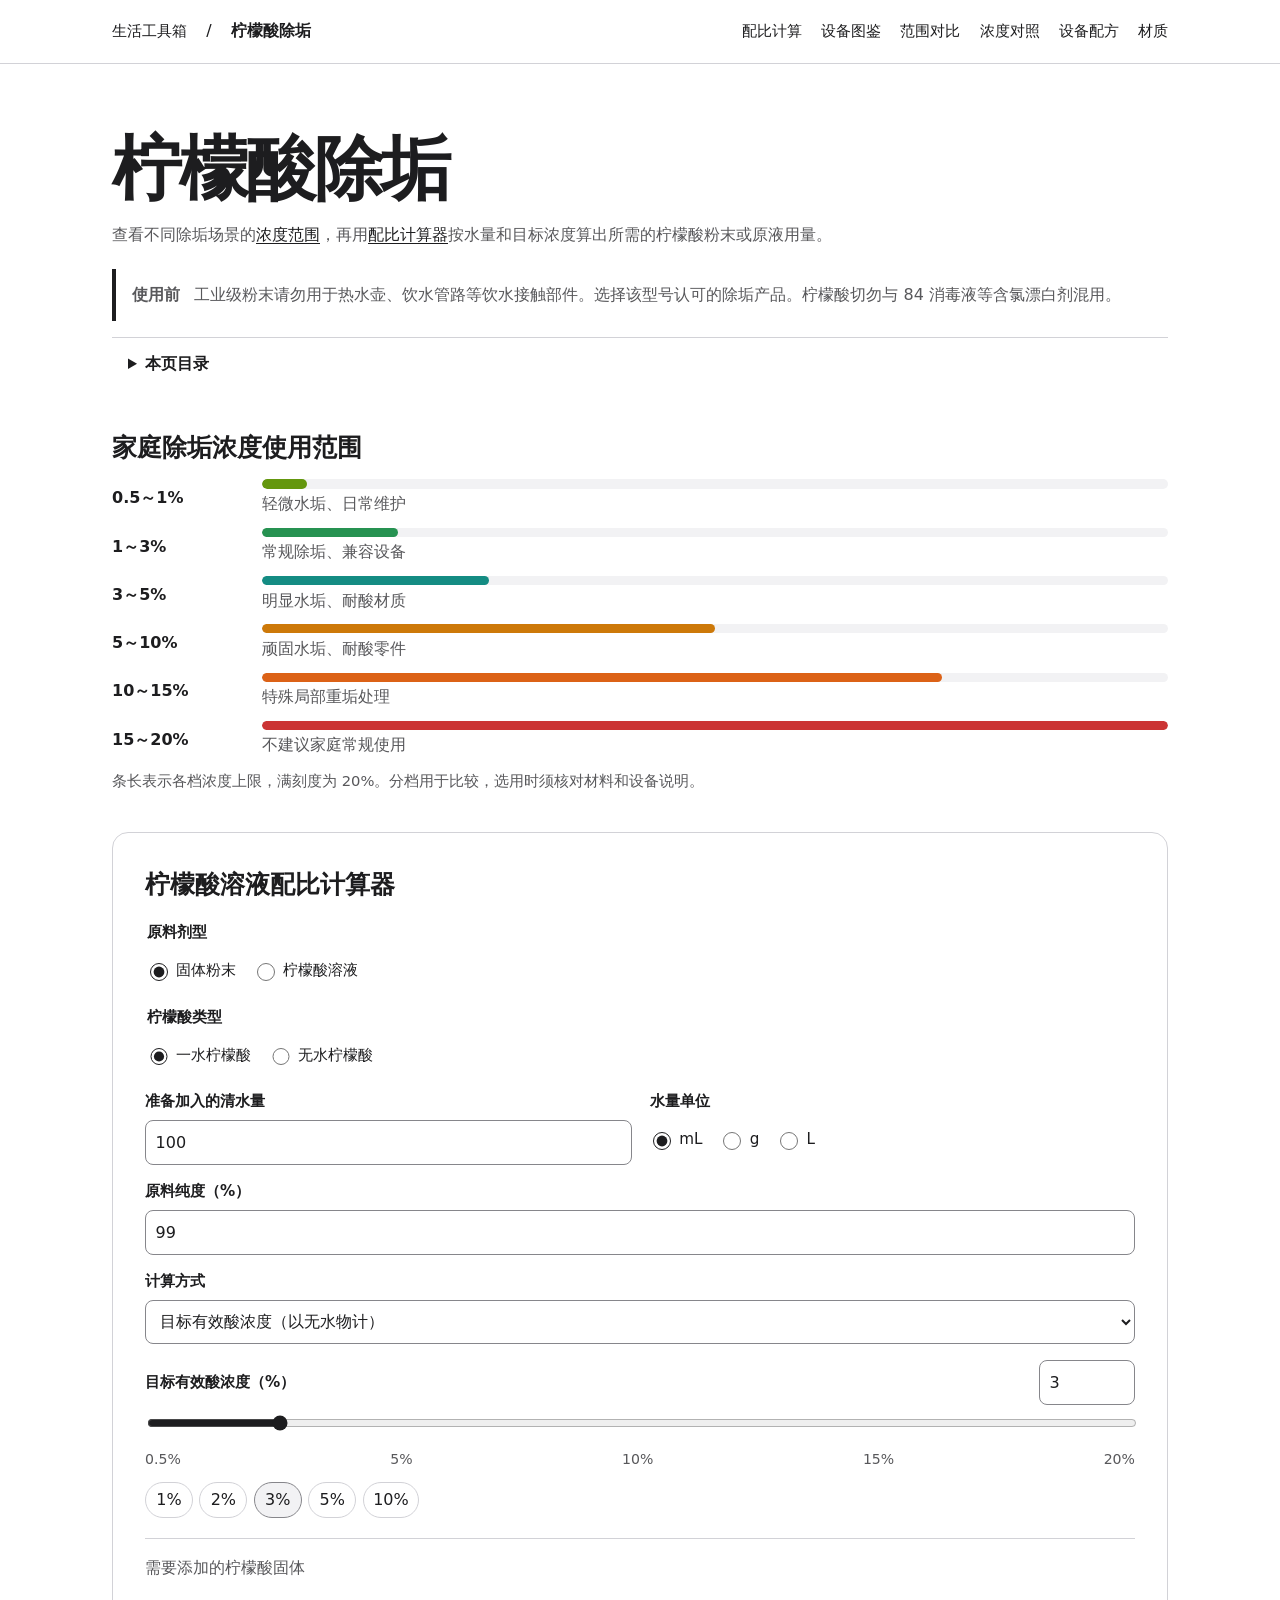
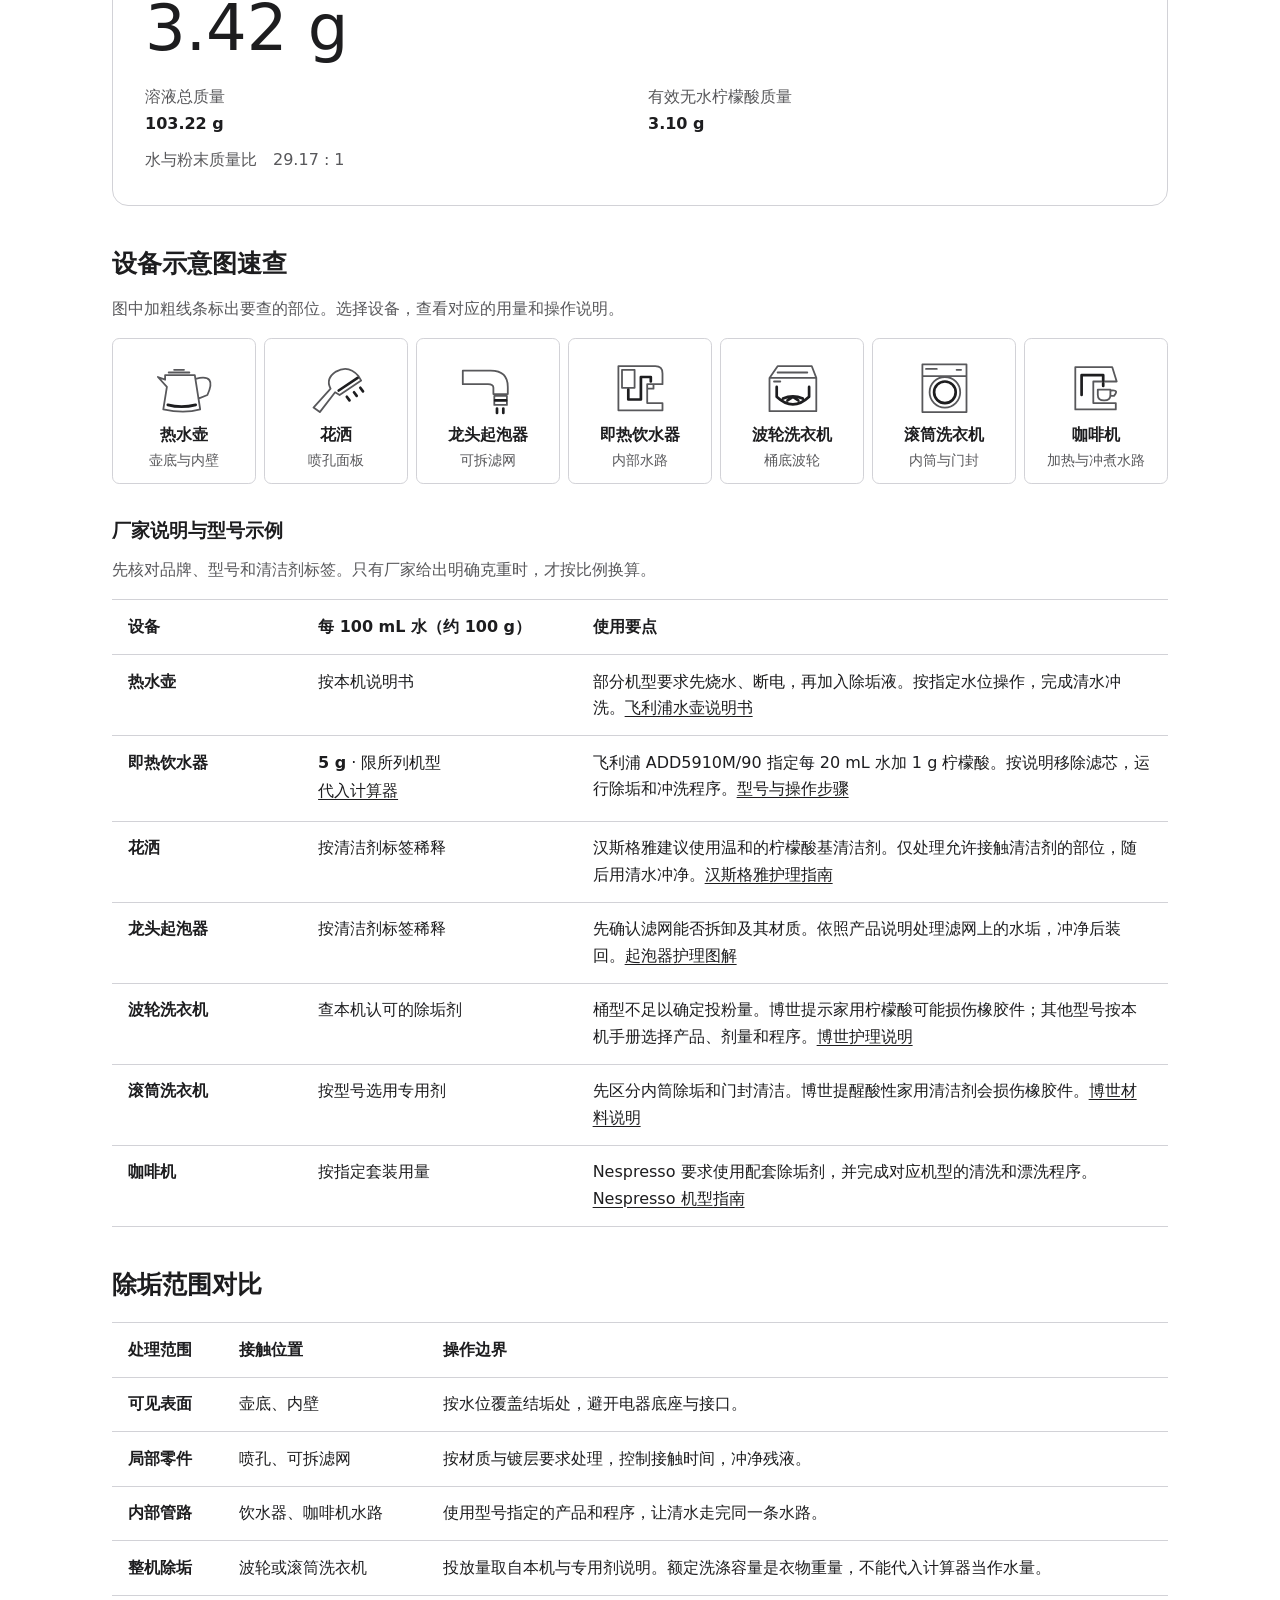
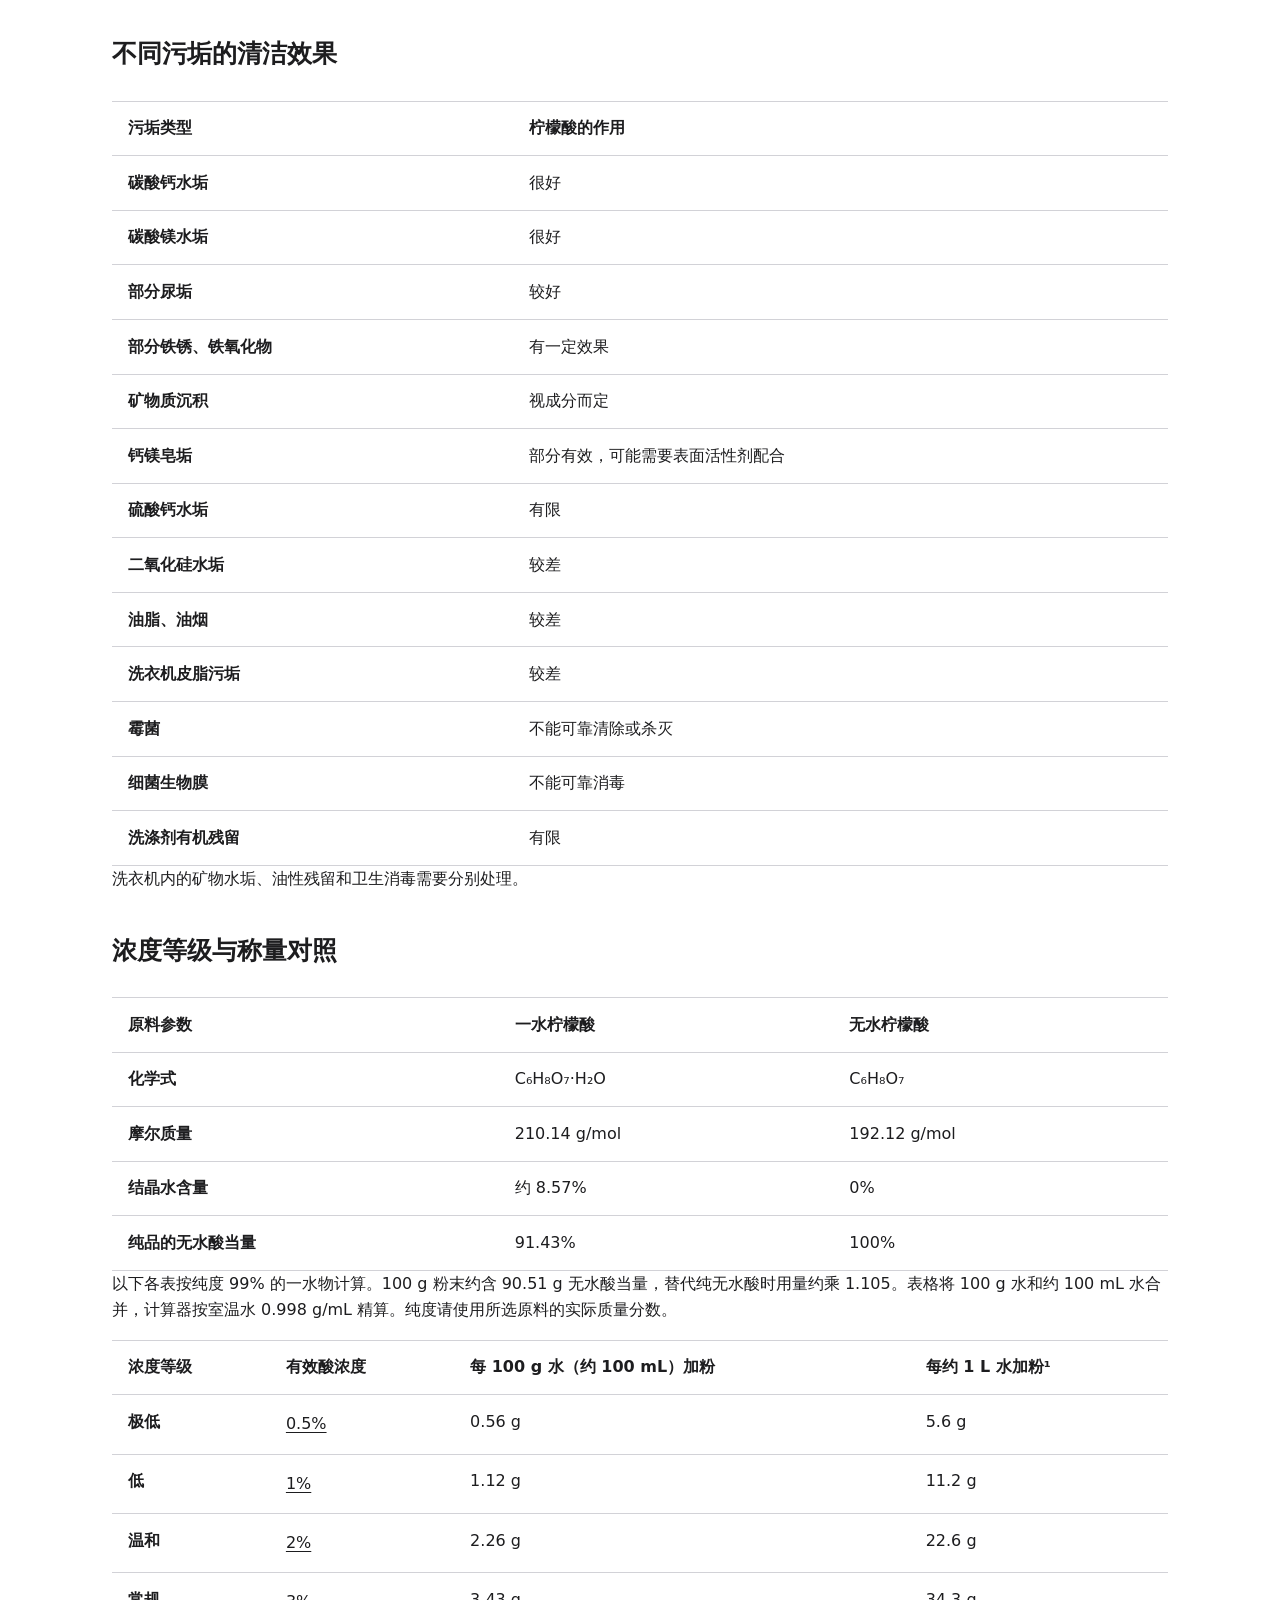
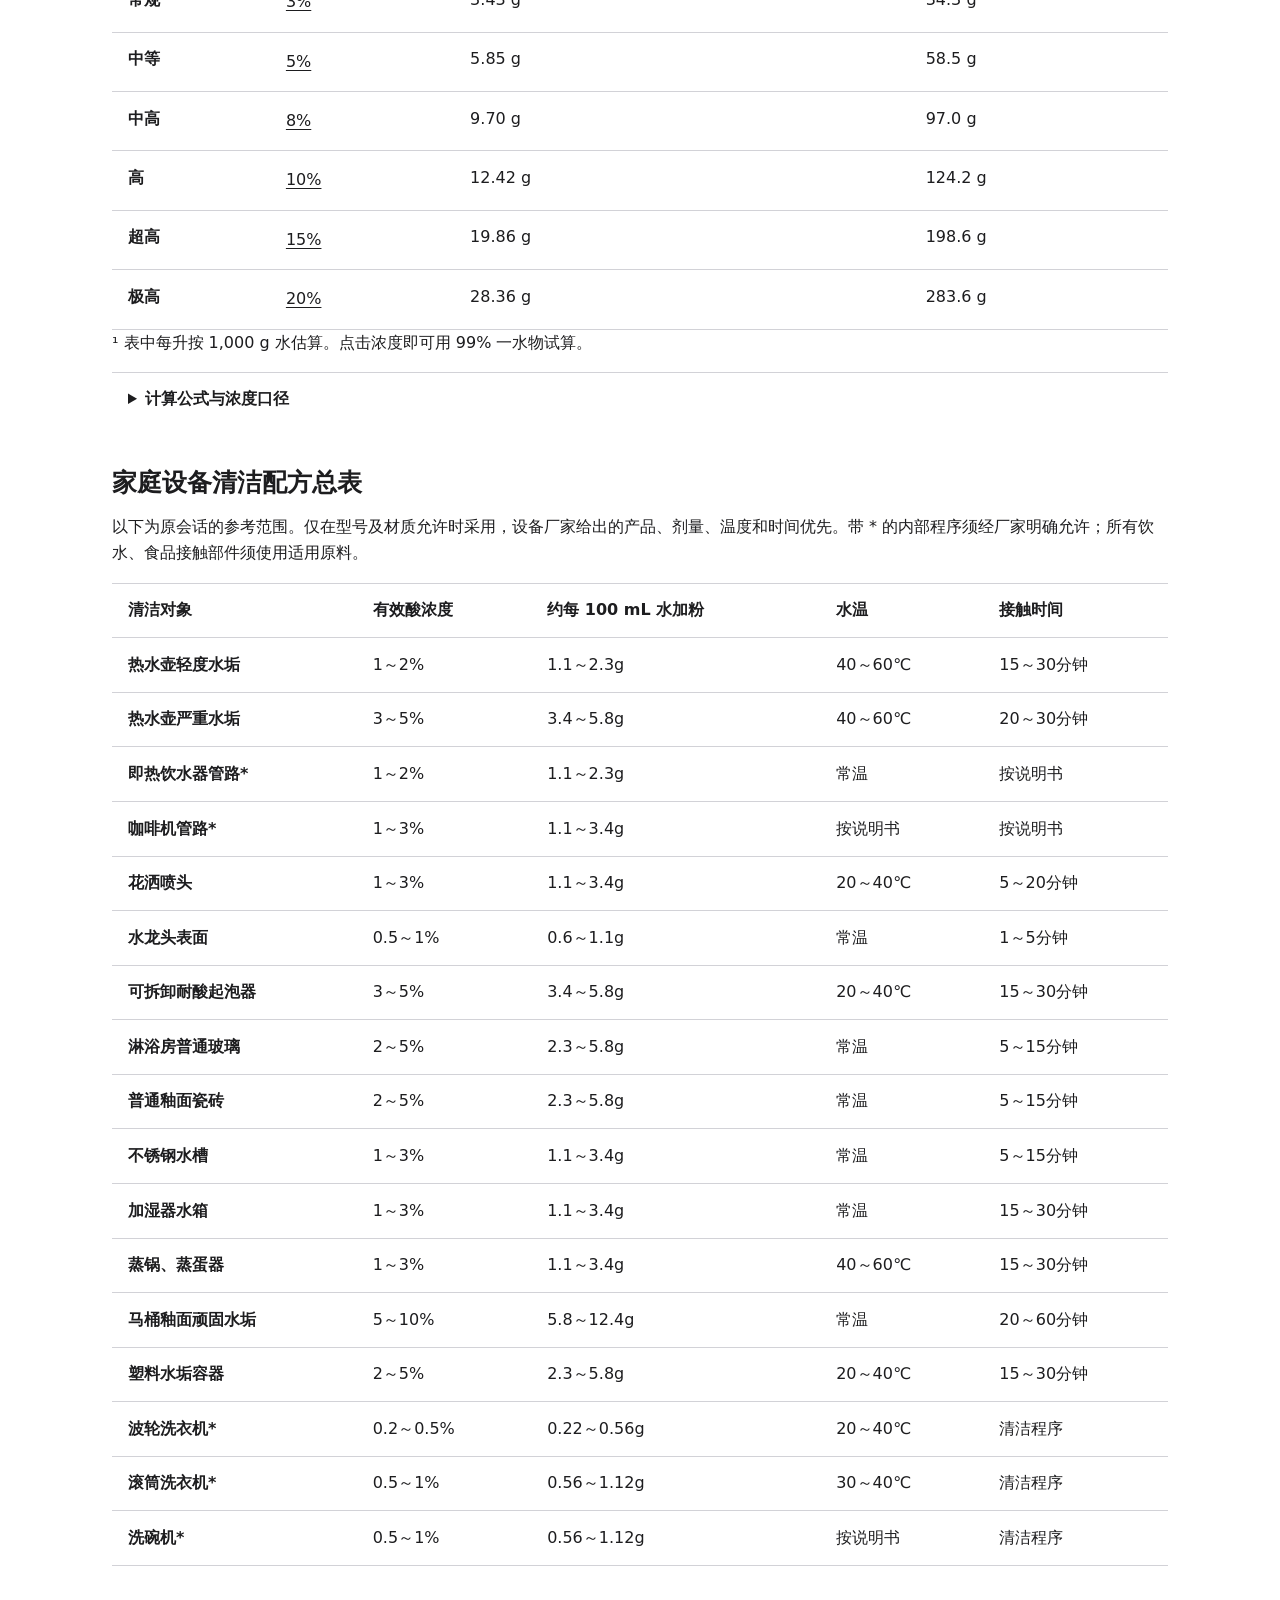
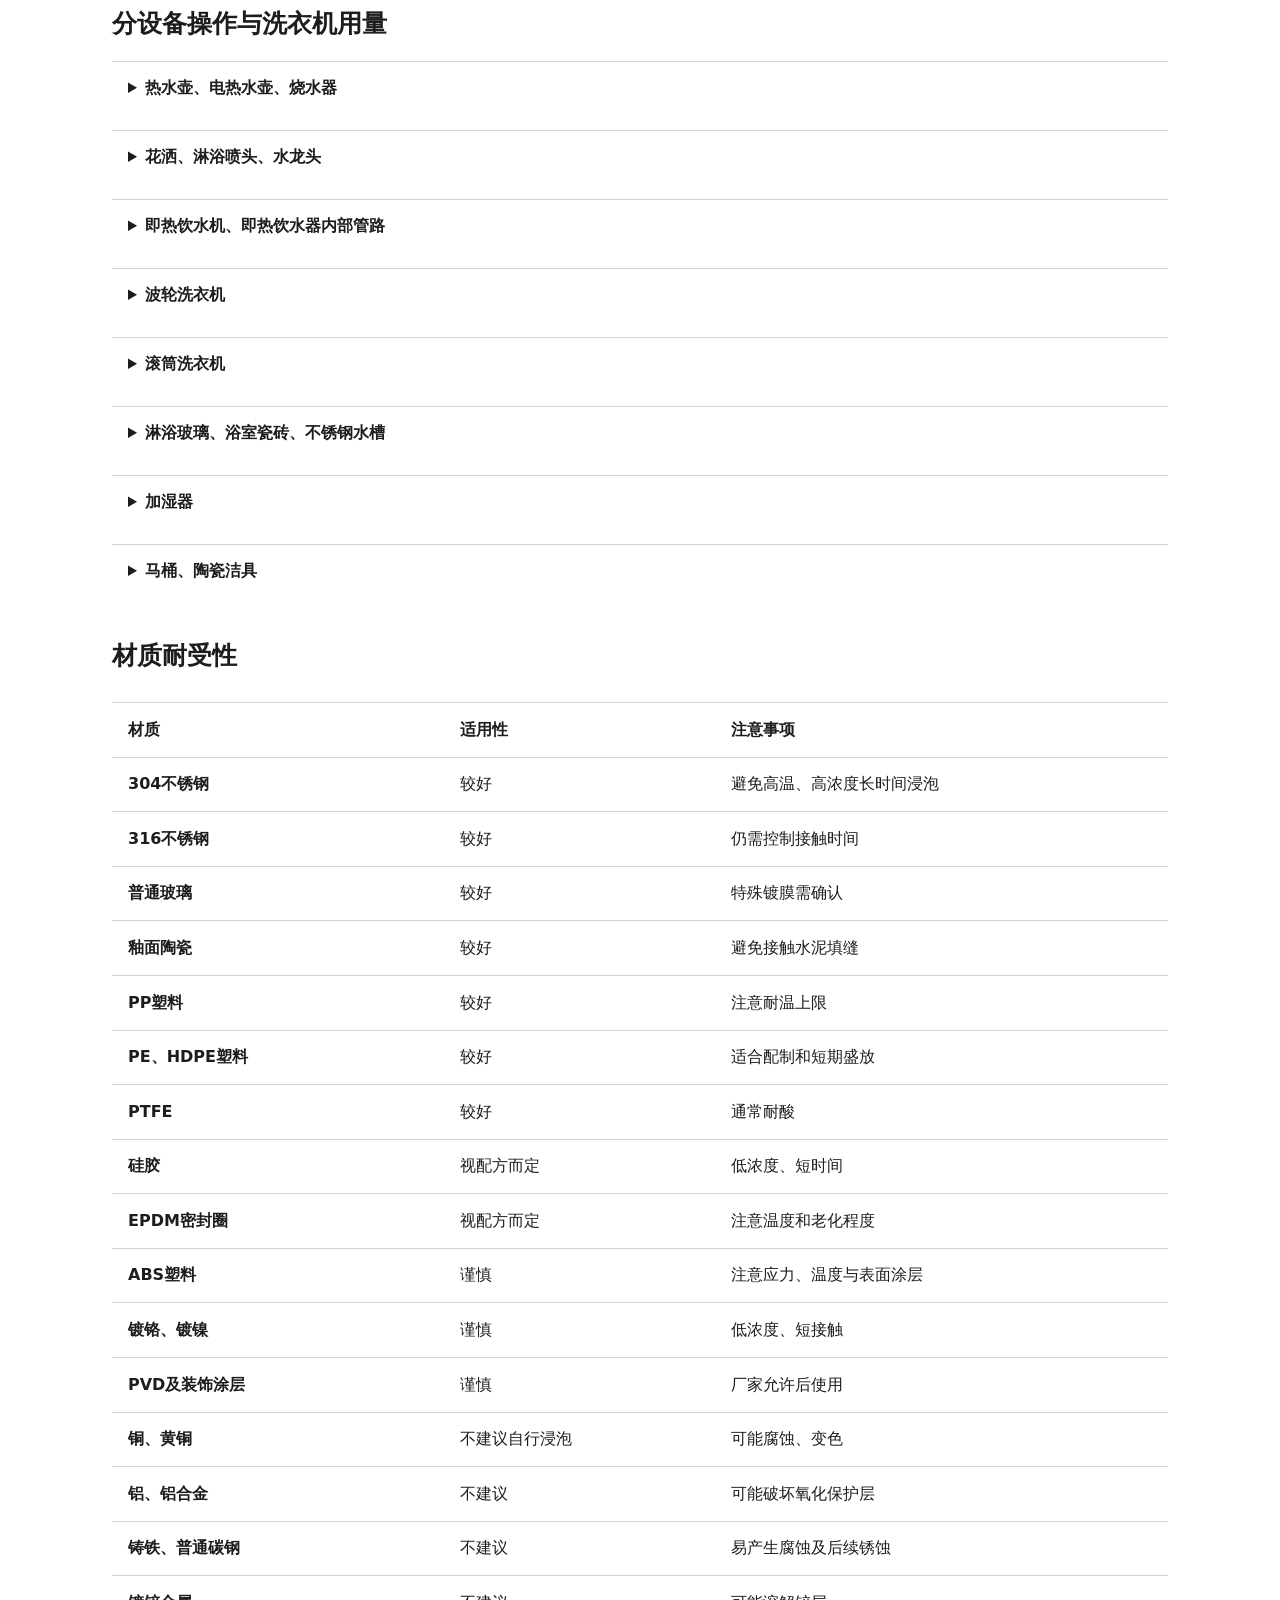
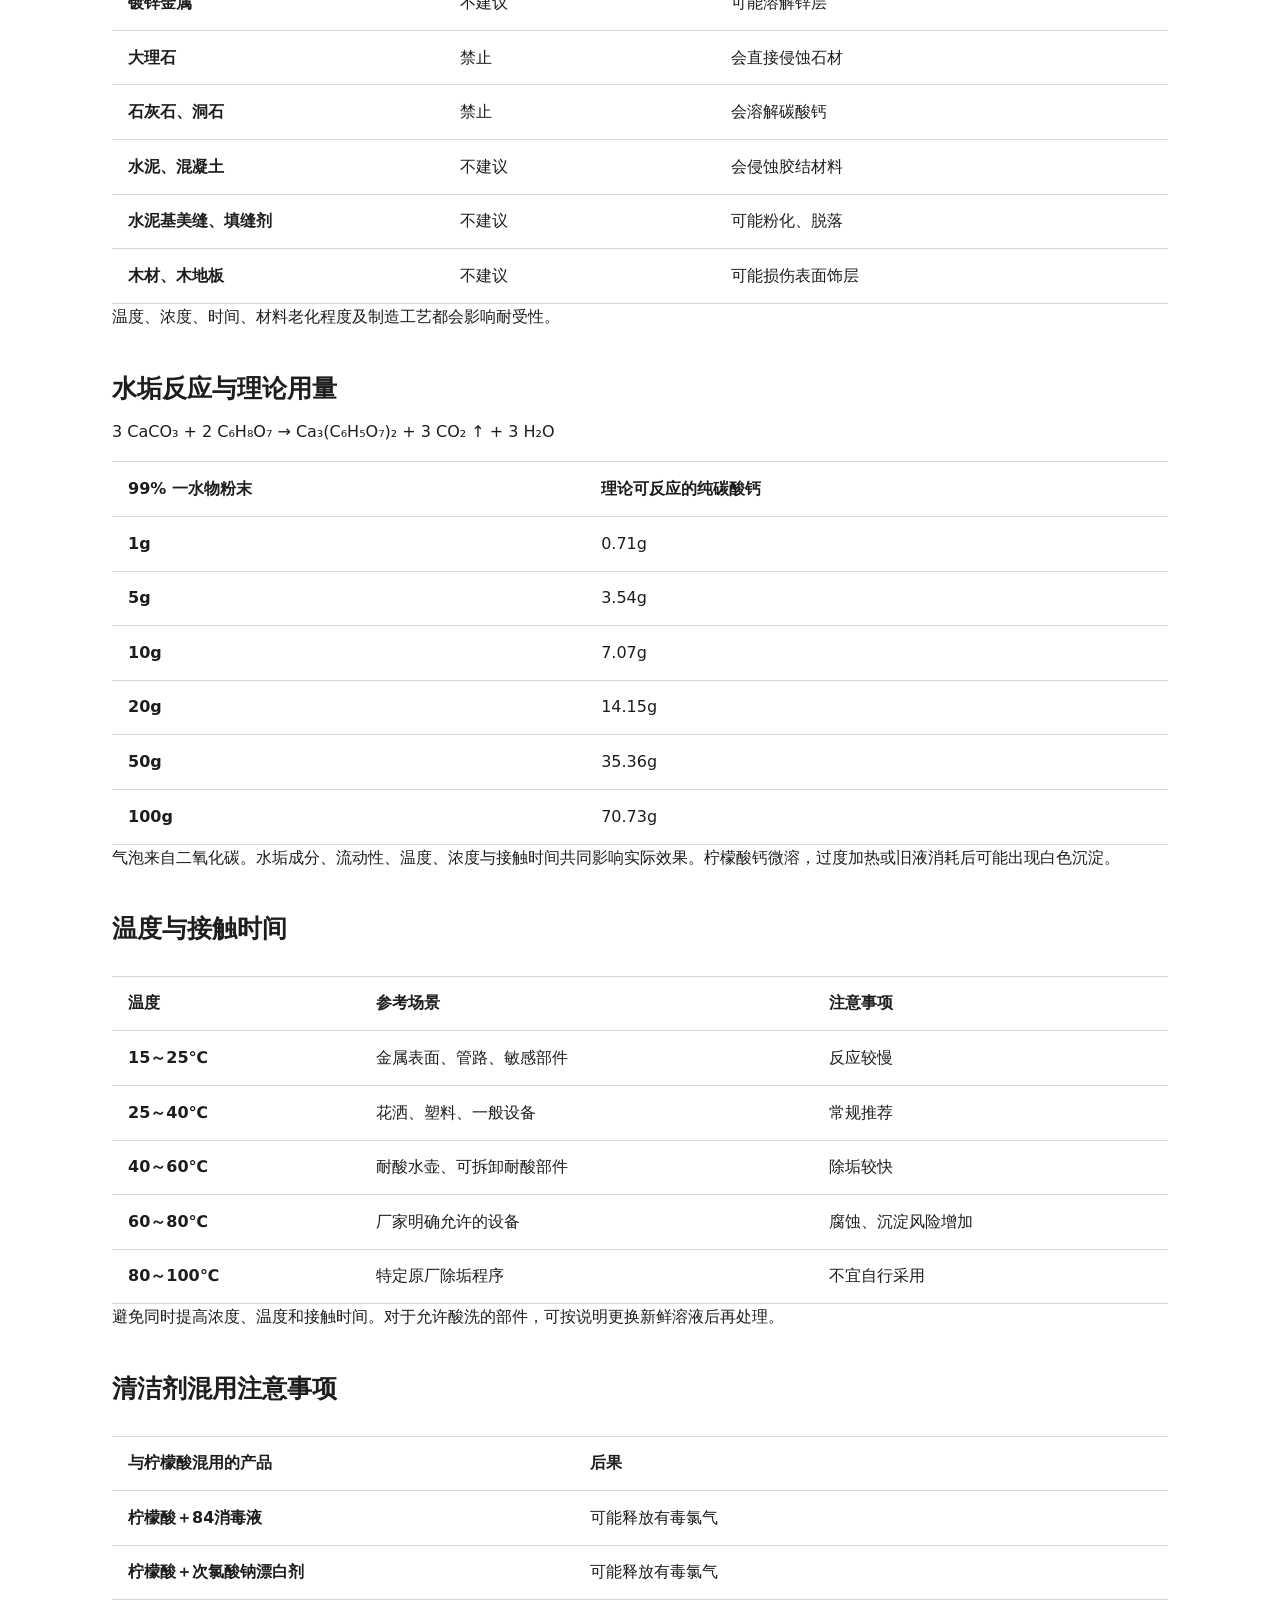
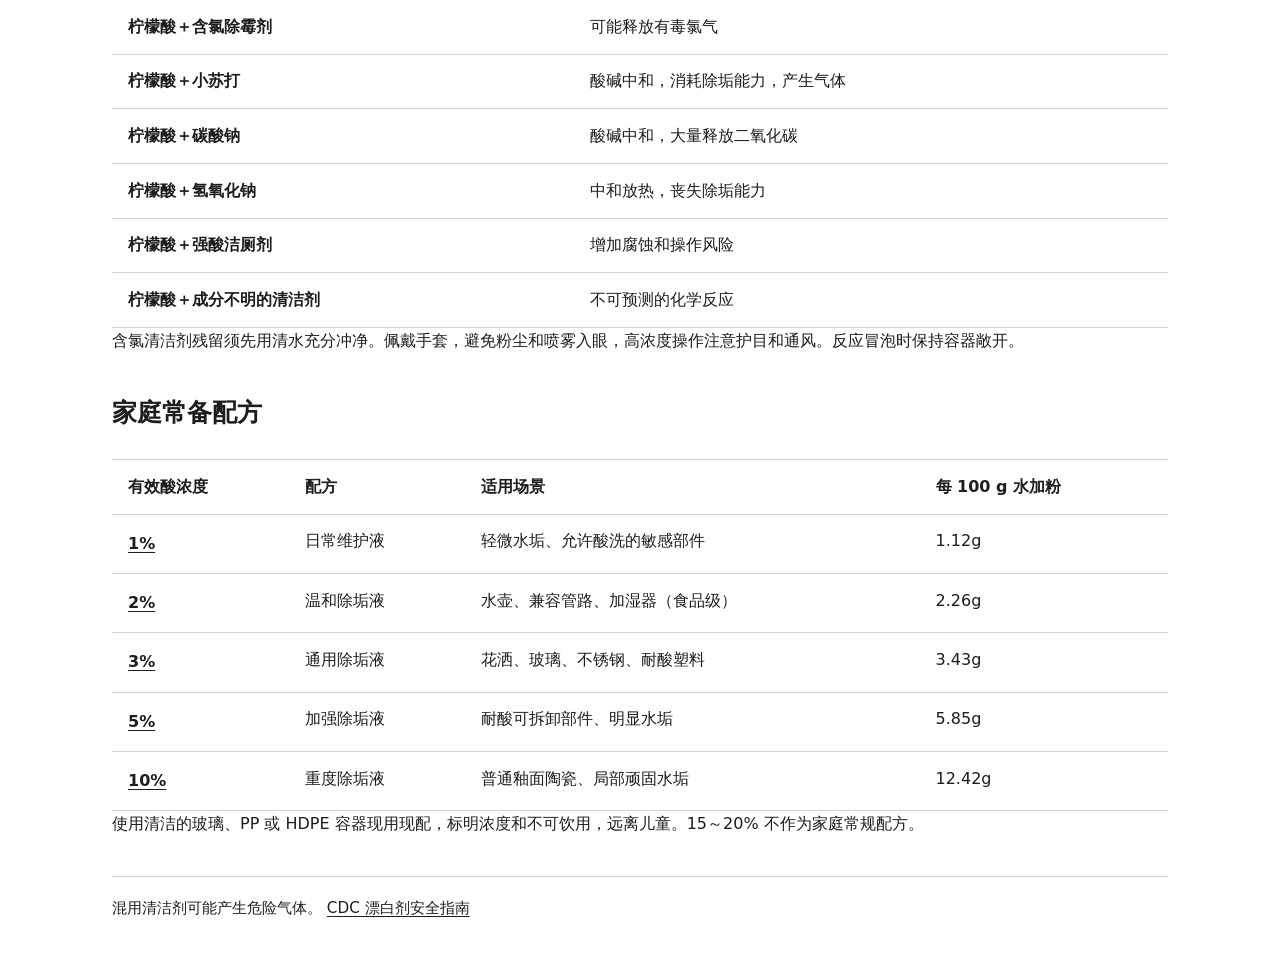
==== commit d49fc788: "Emphasize descaling concentrations and mixing ratios" ====
--- a/site/guides/citric-acid/index.html
+++ b/site/guides/citric-acid/index.html
@@ -3,6 +3,7 @@
 <head>
 <meta charset="utf-8">
 <meta name="viewport" content="width=device-width, initial-scale=1">
+<meta name="description" content="查看常用除垢浓度范围，按水量和目标浓度计算柠檬酸粉末或原液的用量。">
 <title>柠檬酸除垢 · 生活工具箱</title>
 <link rel="stylesheet" href="../../theme.css">
 <link rel="stylesheet" href="guide.css">
@@ -11,7 +12,7 @@
 <body>
 <header><div class="frame bar"><nav aria-label="页面层级" class="crumb"><a href="../../index.html">生活工具箱</a><span aria-hidden="true">/</span><b aria-current="page">柠檬酸除垢</b></nav><nav aria-label="页内导航"><a href="#calculator">配比计算</a><a href="#devices">设备图鉴</a><a href="#scope">范围对比</a><a href="#levels">浓度对照</a><a href="#recipes">设备配方</a><a href="#materials">材质</a></nav></div></header>
 <main class="frame">
-<div class="intro"><h1>柠檬酸除垢</h1><p>查设备的除垢要求，再按手边的水量换算所需的原料用量。</p></div>
+<div class="intro"><h1>柠檬酸除垢</h1><p>查看不同除垢场景的<a href="#ranges">浓度范围</a>，再用<a href="#calculator">配比计算器</a>按水量和目标浓度算出所需的柠檬酸粉末或原液用量。</p></div>
 <aside><b>使用前</b><span>工业级粉末请勿用于热水壶、饮水管路等饮水接触部件。选择该型号认可的除垢产品。柠檬酸切勿与 84 消毒液等含氯漂白剂混用。</span></aside>
 <details class="contents"><summary>本页目录</summary><nav aria-label="专题目录"><a href="#ranges">浓度范围图</a><a href="#calculator">配比计算器</a><a href="#devices">设备图鉴与厂家说明</a><a href="#scope">处理范围</a><a href="#dirt">污垢效果</a><a href="#levels">九档浓度</a><a href="#recipes">设备配方总表</a><a href="#methods">操作方法与洗衣机水量表</a><a href="#materials">材质耐受性</a><a href="#reaction">反应原理</a><a href="#temperature">温度</a><a href="#mixing">混用注意事项</a><a href="#common">家庭常备配方</a></nav></details>
 <section id="ranges"><h2>家庭除垢浓度使用范围</h2>
